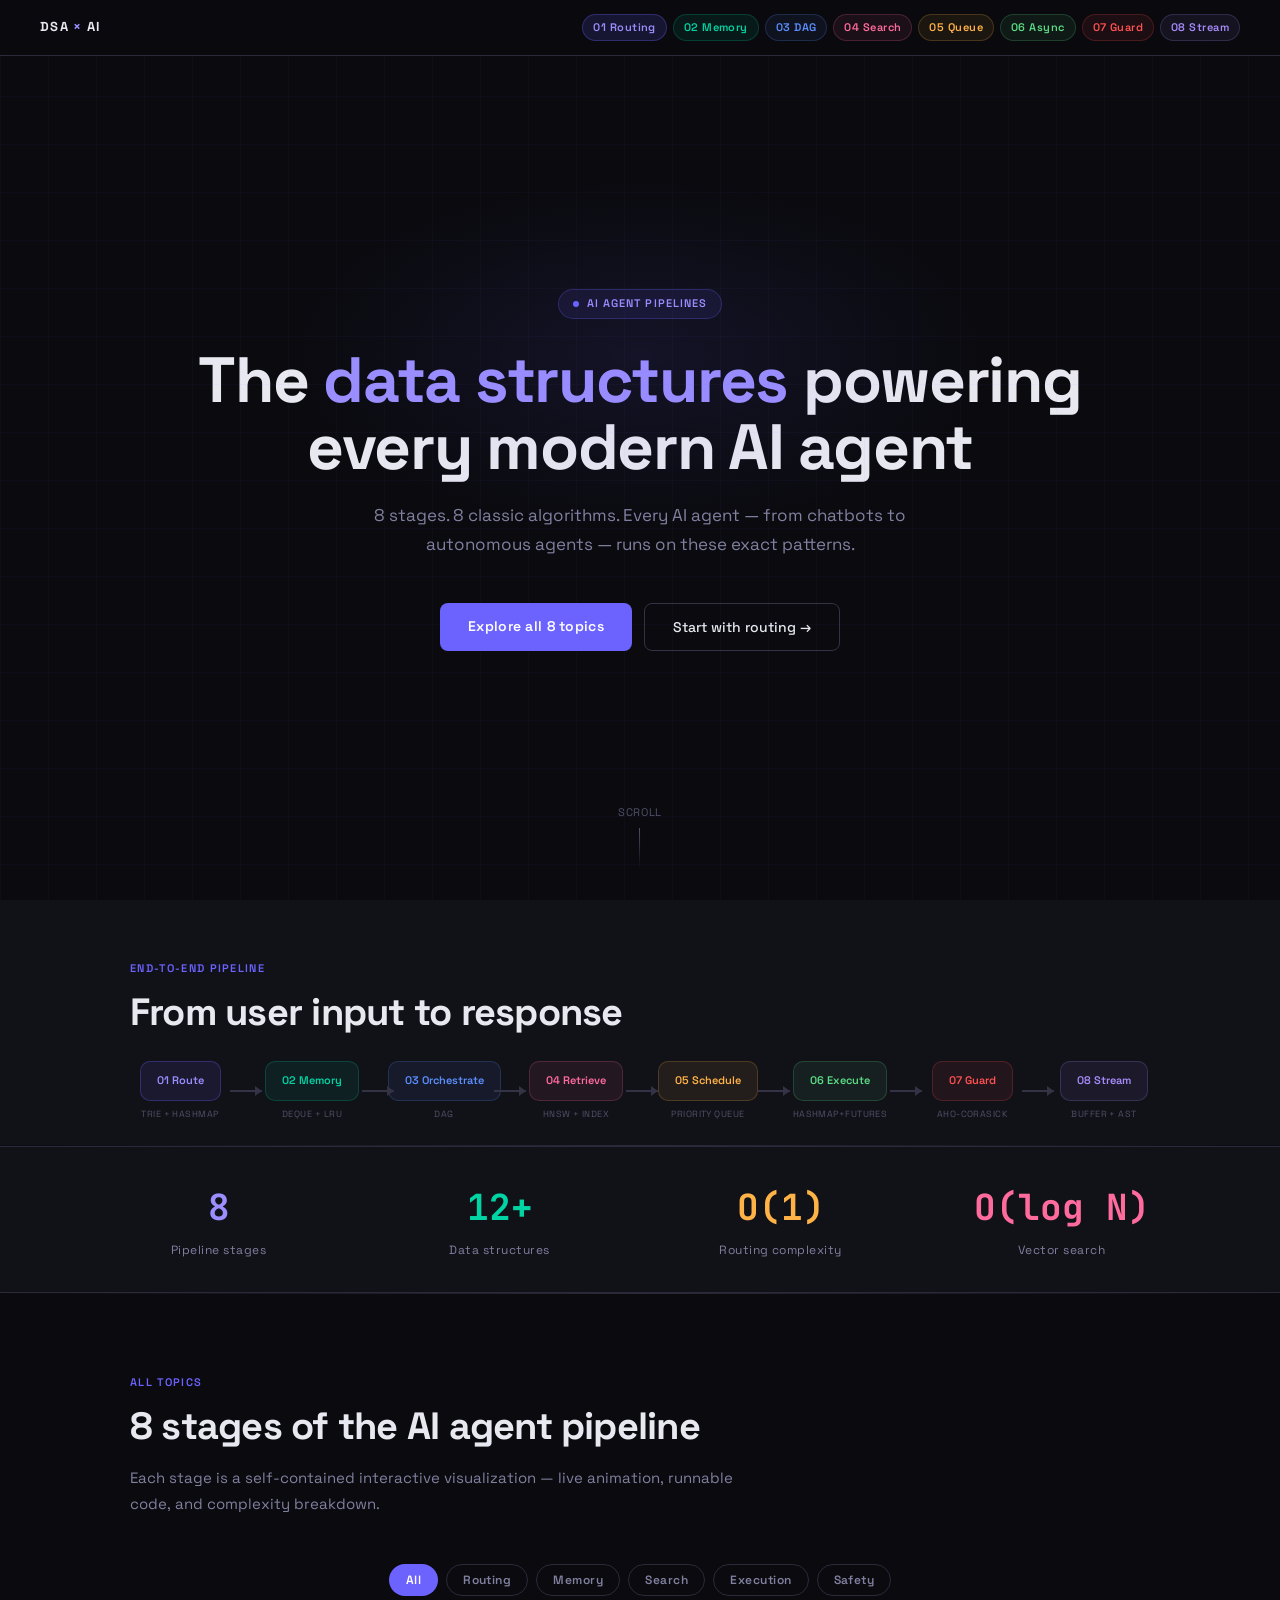
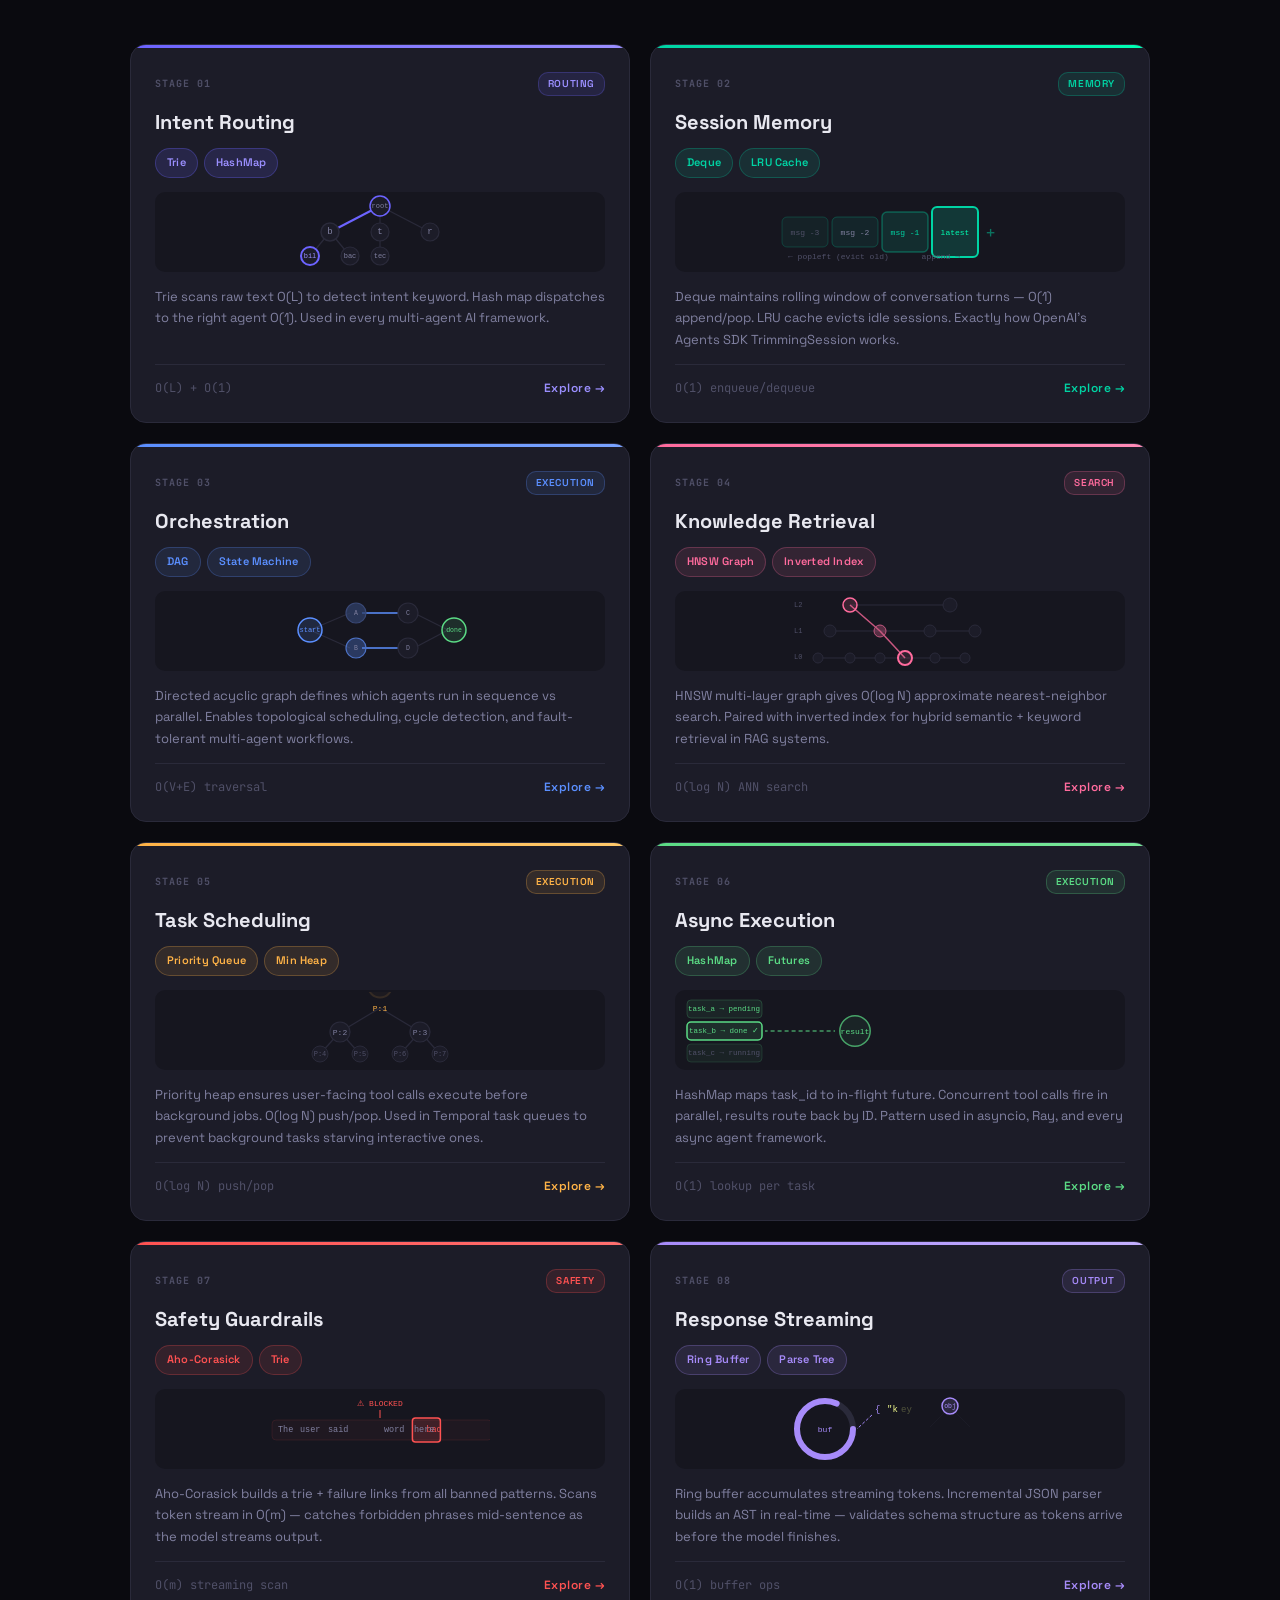
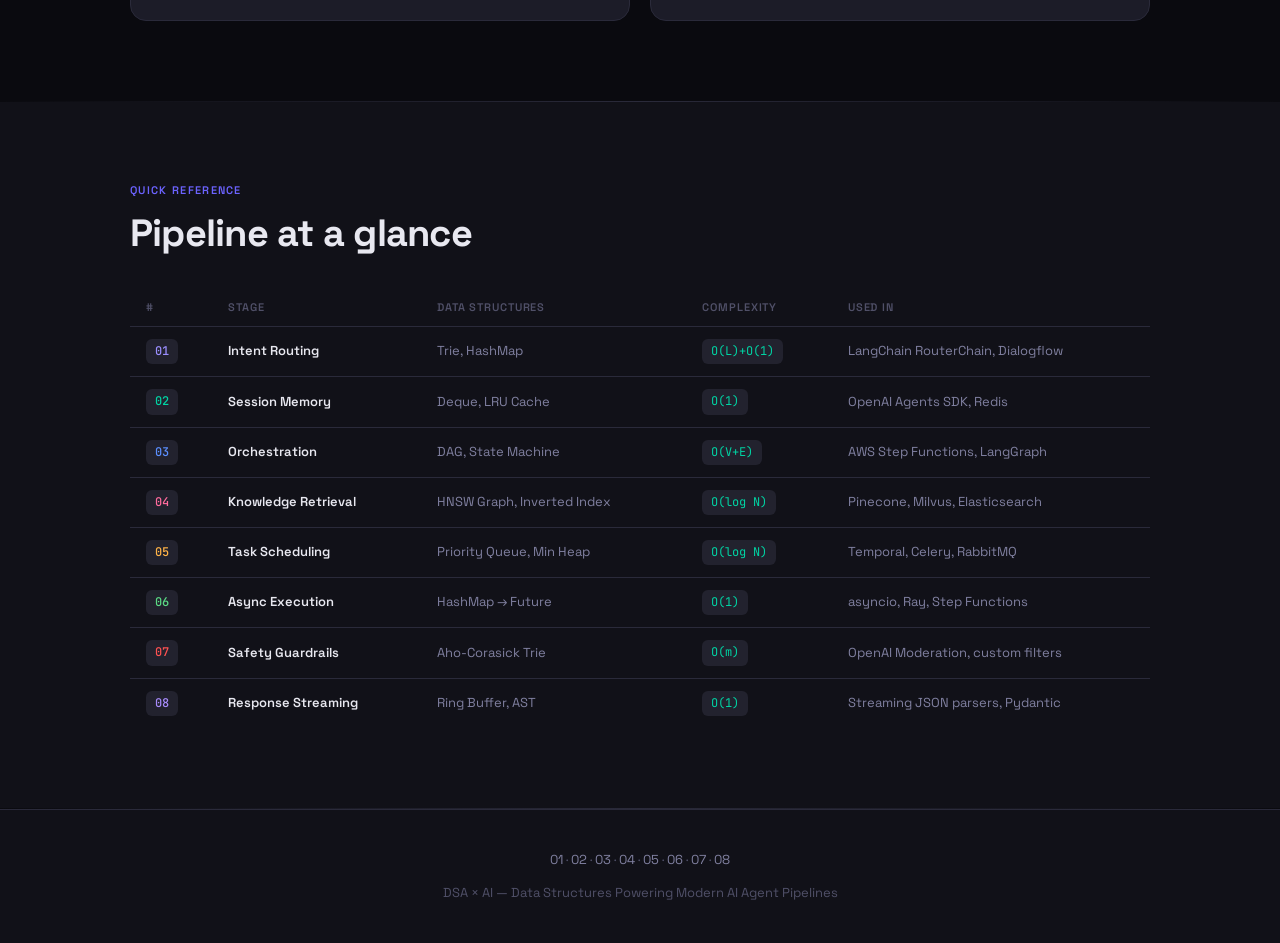
==== index.html @ 9bae3530 "intent routing done" ====
<!DOCTYPE html>
<html lang="en">
<head>
<meta charset="UTF-8"/>
<meta name="viewport" content="width=device-width, initial-scale=1.0"/>
<title>DSA × AI — Data Structures Powering Modern AI Agents</title>
<link href="https://fonts.googleapis.com/css2?family=Space+Grotesk:wght@300;400;500;600;700&family=JetBrains+Mono:wght@300;400;500&display=swap" rel="stylesheet"/>
<link rel="stylesheet" href="./shared.css"/>
<style>
/* HUB-SPECIFIC STYLES */
.hero-cta { display: flex; gap: 12px; flex-wrap: wrap; justify-content: center; }

/* FILTER BAR */
.filter-bar {
  display: flex; gap: 8px; flex-wrap: wrap;
  justify-content: center; margin-bottom: 48px;
}
.filter-chip {
  padding: 7px 16px; border-radius: 20px; font-size: 12px; font-weight: 600;
  cursor: pointer; border: 1px solid var(--border); color: var(--muted);
  background: transparent; font-family: var(--font);
  transition: all .2s; letter-spacing: .04em;
}
.filter-chip:hover { border-color: var(--border2); color: var(--text); }
.filter-chip.active { background: var(--accent); color: #fff; border-color: transparent; }

/* CARD GRID */
.card-grid {
  display: grid;
  grid-template-columns: repeat(2, 1fr);
  gap: 20px;
}
.topic-card {
  background: var(--surface);
  border: 1px solid var(--border);
  border-radius: 16px;
  overflow: hidden;
  transition: border-color .25s, transform .25s;
  display: flex; flex-direction: column;
  text-decoration: none; color: inherit;
  position: relative;
}
.topic-card:hover {
  border-color: var(--border2);
  transform: translateY(-3px);
}
.card-accent-bar { height: 3px; width: 100%; }
.card-body { padding: 24px; flex: 1; display: flex; flex-direction: column; gap: 14px; }
.card-top { display: flex; align-items: center; justify-content: space-between; }
.card-stage {
  font-size: 10px; font-weight: 700; letter-spacing: .1em;
  text-transform: uppercase; color: var(--dim); font-family: var(--mono);
}
.card-category {
  font-size: 10px; font-weight: 600; letter-spacing: .06em;
  text-transform: uppercase; padding: 3px 9px; border-radius: 10px;
  border: 1px solid;
}
.card-title { font-size: 20px; font-weight: 700; line-height: 1.2; }
.card-ds { display: flex; gap: 6px; flex-wrap: wrap; }
.card-desc { font-size: 13px; color: var(--muted); line-height: 1.65; flex: 1; }
.card-meta {
  display: flex; align-items: center; justify-content: space-between;
  padding-top: 14px; border-top: 1px solid var(--border);
}
.card-complexity { font-family: var(--mono); font-size: 12px; color: var(--dim); }
.card-cta {
  font-size: 12px; font-weight: 600; letter-spacing: .04em;
  display: flex; align-items: center; gap: 5px;
}

/* MINI PREVIEW ANIMATIONS */
.card-preview {
  height: 80px; background: var(--bg3);
  border-radius: 10px; overflow: hidden;
  display: flex; align-items: center; justify-content: center;
  position: relative;
}
/* Trie animation */
.preview-trie { gap: 0; }
.ptrie-node {
  width: 28px; height: 28px; border-radius: 50%;
  background: var(--surface2); border: 1px solid var(--border2);
  display: flex; align-items: center; justify-content: center;
  font-family: var(--mono); font-size: 10px; color: var(--muted);
  position: absolute; transition: all .4s;
}
/* Deque animation */
.preview-deque { padding: 0 16px; gap: 4px; }
.pdeque-item {
  height: 36px; border-radius: 6px; font-family: var(--mono);
  font-size: 10px; display: flex; align-items: center; padding: 0 10px;
  white-space: nowrap; border: 1px solid;
  animation: deque-flow 3s ease-in-out infinite;
}
@keyframes deque-flow {
  0%,100% { opacity: .5; }
  50% { opacity: 1; }
}
/* DAG animation */
.preview-dag svg { width: 100%; height: 100%; }
/* Pulse dot */
.pulse-ring {
  position: absolute; border-radius: 50%;
  border: 2px solid; animation: ring-out 2s ease-out infinite;
}
@keyframes ring-out {
  0% { transform: scale(1); opacity: .8; }
  100% { transform: scale(2.5); opacity: 0; }
}
/* Heap animation */
.preview-heap { position: relative; }

/* STATS BAR */
.stats-bar {
  background: var(--bg2); border-top: 1px solid var(--border);
  border-bottom: 1px solid var(--border);
  padding: 32px 40px;
}
.stats-inner {
  max-width: 1100px; margin: 0 auto;
  display: grid; grid-template-columns: repeat(4,1fr); gap: 24px;
}
.stat { text-align: center; }
.stat-num { font-size: 36px; font-weight: 700; font-family: var(--mono); margin-bottom: 4px; }
.stat-label { font-size: 12px; color: var(--muted); letter-spacing: .04em; }

/* PIPELINE STRIP */
.pipeline-strip {
  max-width: 1100px; margin: 0 auto;
  padding: 60px 40px 0;
}
.pipeline-row {
  display: flex; align-items: center; overflow-x: auto;
  gap: 0; padding: 10px 0 24px;
}
.ps-node {
  display: flex; flex-direction: column; align-items: center;
  gap: 6px; min-width: 100px;
}
.ps-box {
  padding: 10px 16px; border-radius: 10px; border: 1px solid;
  font-size: 11px; font-weight: 600; text-align: center; white-space: nowrap;
  transition: all .3s; cursor: default;
}
.ps-label { font-size: 9px; color: var(--dim); letter-spacing: .05em; text-transform: uppercase; }
.ps-arrow { width: 32px; height: 2px; background: var(--border2); position: relative; flex-shrink: 0; }
.ps-arrow::after {
  content: ''; position: absolute; right: 0; top: -4px;
  border-left: 7px solid var(--border2);
  border-top: 5px solid transparent; border-bottom: 5px solid transparent;
}

@media (max-width: 900px) {
  .card-grid { grid-template-columns: 1fr; }
  .stats-inner { grid-template-columns: repeat(2,1fr); }
  .pipeline-row { justify-content: flex-start; }
  .filter-bar { gap: 6px; }
}
@media (max-width: 600px) {
  .stats-inner { grid-template-columns: 1fr 1fr; gap: 16px; }
  .stats-bar { padding: 24px 20px; }
}
</style>
</head>
<body>

<nav>
  <a href="./index.html" class="nav-logo">DSA <span>×</span> AI</a>
  <div class="nav-stages">
    <a href="./intent-routing/" class="nav-stage" style="background:rgba(108,99,255,.15);color:#9B8FFF;border-color:rgba(108,99,255,.3)">01 Routing</a>
    <a href="./session-memory/" class="nav-stage" style="background:rgba(0,212,164,.08);color:#00D4A4;border-color:rgba(0,212,164,.2)">02 Memory</a>
    <a href="./orchestration/" class="nav-stage" style="background:rgba(91,143,255,.08);color:#5B8FFF;border-color:rgba(91,143,255,.2)">03 DAG</a>
    <a href="./retrieval/" class="nav-stage" style="background:rgba(255,107,157,.08);color:#FF6B9D;border-color:rgba(255,107,157,.2)">04 Search</a>
    <a href="./scheduling/" class="nav-stage" style="background:rgba(255,179,71,.08);color:#FFB347;border-color:rgba(255,179,71,.2)">05 Queue</a>
    <a href="./async-tracking/" class="nav-stage" style="background:rgba(91,219,133,.08);color:#5BDB85;border-color:rgba(91,219,133,.2)">06 Async</a>
    <a href="./guardrails/" class="nav-stage" style="background:rgba(255,82,82,.08);color:#FF5252;border-color:rgba(255,82,82,.2)">07 Guard</a>
    <a href="./streaming/" class="nav-stage" style="background:rgba(167,139,250,.08);color:#A78BFA;border-color:rgba(167,139,250,.2)">08 Stream</a>
  </div>
</nav>

<!-- HERO -->
<div class="hero">
  <div class="hero-grid"></div>
  <div class="hero-glow"></div>
  <div class="eyebrow"><span class="eyebrow-dot"></span>AI Agent Pipelines</div>
  <h1>The <em style="color:#9B8FFF">data structures</em> powering<br/>every modern AI agent</h1>
  <p class="hero-sub">8 stages. 8 classic algorithms. Every AI agent — from chatbots to autonomous agents — runs on these exact patterns.</p>
  <div class="hero-cta">
    <a href="#topics" class="btn-primary">Explore all 8 topics</a>
    <a href="./intent-routing/" class="btn-secondary">Start with routing →</a>
  </div>
  <div class="scroll-hint"><span>SCROLL</span><div class="scroll-line"></div></div>
</div>

<!-- PIPELINE STRIP -->
<div class="full-bg">
  <div class="pipeline-strip">
    <div class="section-label">End-to-end pipeline</div>
    <div class="section-title">From user input to response</div>
    <div class="pipeline-row">
      <div class="ps-node">
        <div class="ps-box" style="background:rgba(108,99,255,.1);border-color:rgba(108,99,255,.3);color:#9B8FFF">01 Route</div>
        <div class="ps-label">Trie + HashMap</div>
      </div>
      <div class="ps-arrow"></div>
      <div class="ps-node">
        <div class="ps-box" style="background:rgba(0,212,164,.08);border-color:rgba(0,212,164,.2);color:#00D4A4">02 Memory</div>
        <div class="ps-label">Deque + LRU</div>
      </div>
      <div class="ps-arrow"></div>
      <div class="ps-node">
        <div class="ps-box" style="background:rgba(91,143,255,.08);border-color:rgba(91,143,255,.2);color:#5B8FFF">03 Orchestrate</div>
        <div class="ps-label">DAG</div>
      </div>
      <div class="ps-arrow"></div>
      <div class="ps-node">
        <div class="ps-box" style="background:rgba(255,107,157,.08);border-color:rgba(255,107,157,.2);color:#FF6B9D">04 Retrieve</div>
        <div class="ps-label">HNSW + Index</div>
      </div>
      <div class="ps-arrow"></div>
      <div class="ps-node">
        <div class="ps-box" style="background:rgba(255,179,71,.08);border-color:rgba(255,179,71,.2);color:#FFB347">05 Schedule</div>
        <div class="ps-label">Priority Queue</div>
      </div>
      <div class="ps-arrow"></div>
      <div class="ps-node">
        <div class="ps-box" style="background:rgba(91,219,133,.08);border-color:rgba(91,219,133,.2);color:#5BDB85">06 Execute</div>
        <div class="ps-label">HashMap+Futures</div>
      </div>
      <div class="ps-arrow"></div>
      <div class="ps-node">
        <div class="ps-box" style="background:rgba(255,82,82,.08);border-color:rgba(255,82,82,.2);color:#FF5252">07 Guard</div>
        <div class="ps-label">Aho-Corasick</div>
      </div>
      <div class="ps-arrow"></div>
      <div class="ps-node">
        <div class="ps-box" style="background:rgba(167,139,250,.08);border-color:rgba(167,139,250,.2);color:#A78BFA">08 Stream</div>
        <div class="ps-label">Buffer + AST</div>
      </div>
    </div>
  </div>
</div>

<div class="divider"></div>

<!-- STATS -->
<div class="stats-bar">
  <div class="stats-inner">
    <div class="stat">
      <div class="stat-num" style="color:#9B8FFF">8</div>
      <div class="stat-label">Pipeline stages</div>
    </div>
    <div class="stat">
      <div class="stat-num" style="color:#00D4A4">12+</div>
      <div class="stat-label">Data structures</div>
    </div>
    <div class="stat">
      <div class="stat-num" style="color:#FFB347">O(1)</div>
      <div class="stat-label">Routing complexity</div>
    </div>
    <div class="stat">
      <div class="stat-num" style="color:#FF6B9D">O(log N)</div>
      <div class="stat-label">Vector search</div>
    </div>
  </div>
</div>

<div class="divider"></div>

<!-- TOPICS GRID -->
<section id="topics" style="max-width:1100px">
  <div class="section-label">All topics</div>
  <div class="section-title">8 stages of the AI agent pipeline</div>
  <p class="section-sub">Each stage is a self-contained interactive visualization — live animation, runnable code, and complexity breakdown.</p>

  <div class="filter-bar">
    <button class="filter-chip active" onclick="filterCards('all',this)">All</button>
    <button class="filter-chip" onclick="filterCards('routing',this)">Routing</button>
    <button class="filter-chip" onclick="filterCards('memory',this)">Memory</button>
    <button class="filter-chip" onclick="filterCards('search',this)">Search</button>
    <button class="filter-chip" onclick="filterCards('execution',this)">Execution</button>
    <button class="filter-chip" onclick="filterCards('safety',this)">Safety</button>
  </div>

  <div class="card-grid" id="card-grid">

    <!-- 01 Intent Routing -->
    <a href="./intent-routing/" class="topic-card" data-cat="routing">
      <div class="card-accent-bar" style="background:linear-gradient(90deg,#6C63FF,#9B8FFF)"></div>
      <div class="card-body">
        <div class="card-top">
          <span class="card-stage">Stage 01</span>
          <span class="card-category" style="background:rgba(108,99,255,.12);color:#9B8FFF;border-color:rgba(108,99,255,.25)">Routing</span>
        </div>
        <div class="card-title">Intent Routing</div>
        <div class="card-ds">
          <span class="chip chip-purple" style="cursor:default">Trie</span>
          <span class="chip chip-purple" style="cursor:default">HashMap</span>
        </div>
        <!-- Mini trie preview -->
        <div class="card-preview">
          <svg viewBox="0 0 200 75" width="200" height="75">
            <line x1="100" y1="12" x2="50" y2="38" stroke="#2A2A3A" stroke-width="1.2"/>
            <line x1="100" y1="12" x2="100" y2="38" stroke="#2A2A3A" stroke-width="1.2"/>
            <line x1="100" y1="12" x2="150" y2="38" stroke="#2A2A3A" stroke-width="1.2"/>
            <line x1="50" y1="38" x2="30" y2="62" stroke="#2A2A3A" stroke-width="1.2"/>
            <line x1="50" y1="38" x2="70" y2="62" stroke="#2A2A3A" stroke-width="1.2"/>
            <line x1="100" y1="38" x2="100" y2="62" stroke="#2A2A3A" stroke-width="1.2"/>
            <line id="hl-e" x1="100" y1="12" x2="50" y2="38" stroke="#6C63FF" stroke-width="2" opacity="0">
              <animate attributeName="opacity" values="0;1;1;0" dur="3s" repeatCount="indefinite" begin="0s"/>
            </line>
            <circle id="hl-n1" cx="100" cy="12" r="10" fill="#1C1C28" stroke="#6C63FF" stroke-width="1.5">
              <animate attributeName="stroke" values="#2A2A3A;#6C63FF;#6C63FF;#2A2A3A" dur="3s" repeatCount="indefinite"/>
            </circle>
            <text x="100" y="12" text-anchor="middle" dominant-baseline="central" font-size="7" fill="#8080A0" font-family="monospace">root</text>
            <circle cx="50" cy="38" r="9" fill="#1C1C28" stroke="#6C63FF" stroke-width="1.5">
              <animate attributeName="stroke" values="#2A2A3A;#2A2A3A;#6C63FF;#2A2A3A" dur="3s" repeatCount="indefinite" begin="0.8s"/>
            </circle>
            <text x="50" y="38" text-anchor="middle" dominant-baseline="central" font-size="9" fill="#8080A0" font-family="monospace">b</text>
            <circle cx="100" cy="38" r="9" fill="#1C1C28" stroke="#2A2A3A" stroke-width="1.2"/>
            <text x="100" y="38" text-anchor="middle" dominant-baseline="central" font-size="9" fill="#8080A0" font-family="monospace">t</text>
            <circle cx="150" cy="38" r="9" fill="#1C1C28" stroke="#2A2A3A" stroke-width="1.2"/>
            <text x="150" y="38" text-anchor="middle" dominant-baseline="central" font-size="9" fill="#8080A0" font-family="monospace">r</text>
            <circle cx="30" cy="62" r="9" fill="#2D1F5E" stroke="#6C63FF" stroke-width="2">
              <animate attributeName="fill" values="#1C1C28;#1C1C28;#2D1F5E;#1C1C28" dur="3s" repeatCount="indefinite" begin="1.6s"/>
            </circle>
            <text x="30" y="62" text-anchor="middle" dominant-baseline="central" font-size="7" fill="#9B8FFF" font-family="monospace">bil</text>
            <circle cx="70" cy="62" r="9" fill="#1C1C28" stroke="#2A2A3A" stroke-width="1.2"/>
            <text x="70" y="62" text-anchor="middle" dominant-baseline="central" font-size="7" fill="#8080A0" font-family="monospace">bac</text>
            <circle cx="100" cy="62" r="9" fill="#1C1C28" stroke="#2A2A3A" stroke-width="1.2"/>
            <text x="100" y="62" text-anchor="middle" dominant-baseline="central" font-size="7" fill="#8080A0" font-family="monospace">tec</text>
          </svg>
        </div>
        <p class="card-desc">Trie scans raw text O(L) to detect intent keyword. Hash map dispatches to the right agent O(1). Used in every multi-agent AI framework.</p>
        <div class="card-meta">
          <span class="card-complexity">O(L) + O(1)</span>
          <span class="card-cta" style="color:#9B8FFF">Explore → </span>
        </div>
      </div>
    </a>

    <!-- 02 Session Memory -->
    <a href="./session-memory/" class="topic-card" data-cat="memory">
      <div class="card-accent-bar" style="background:linear-gradient(90deg,#00D4A4,#00FFB3)"></div>
      <div class="card-body">
        <div class="card-top">
          <span class="card-stage">Stage 02</span>
          <span class="card-category" style="background:rgba(0,212,164,.1);color:#00D4A4;border-color:rgba(0,212,164,.25)">Memory</span>
        </div>
        <div class="card-title">Session Memory</div>
        <div class="card-ds">
          <span class="chip chip-teal" style="cursor:default">Deque</span>
          <span class="chip chip-teal" style="cursor:default">LRU Cache</span>
        </div>
        <!-- Deque preview -->
        <div class="card-preview" style="padding:0 12px;">
          <svg viewBox="0 0 240 70" width="240" height="70">
            <rect x="2" y="20" width="46" height="30" rx="5" fill="rgba(0,212,164,0.06)" stroke="rgba(0,212,164,0.2)" stroke-width="1"/>
            <text x="25" y="35" text-anchor="middle" dominant-baseline="central" font-size="8" fill="#505068" font-family="monospace">msg -3</text>
            <rect x="52" y="20" width="46" height="30" rx="5" fill="rgba(0,212,164,0.08)" stroke="rgba(0,212,164,0.25)" stroke-width="1"/>
            <text x="75" y="35" text-anchor="middle" dominant-baseline="central" font-size="8" fill="#8080A0" font-family="monospace">msg -2</text>
            <rect x="102" y="15" width="46" height="40" rx="5" fill="rgba(0,212,164,0.12)" stroke="rgba(0,212,164,0.35)" stroke-width="1.5"/>
            <text x="125" y="35" text-anchor="middle" dominant-baseline="central" font-size="8" fill="#00D4A4" font-family="monospace">msg -1</text>
            <rect x="152" y="10" width="46" height="50" rx="5" fill="rgba(0,212,164,0.18)" stroke="#00D4A4" stroke-width="2"/>
            <text x="175" y="35" text-anchor="middle" dominant-baseline="central" font-size="8" fill="#00FFB3" font-family="monospace">latest</text>
            <text x="210" y="35" text-anchor="middle" dominant-baseline="central" font-size="18" fill="rgba(0,212,164,0.5)">+</text>
            <text x="8" y="62" font-size="8" fill="#505068" font-family="monospace">← popleft (evict old)</text>
            <text x="180" y="62" text-anchor="end" font-size="8" fill="#505068" font-family="monospace">append →</text>
          </svg>
        </div>
        <p class="card-desc">Deque maintains rolling window of conversation turns — O(1) append/pop. LRU cache evicts idle sessions. Exactly how OpenAI's Agents SDK TrimmingSession works.</p>
        <div class="card-meta">
          <span class="card-complexity">O(1) enqueue/dequeue</span>
          <span class="card-cta" style="color:#00D4A4">Explore → </span>
        </div>
      </div>
    </a>

    <!-- 03 Orchestration -->
    <a href="./orchestration/" class="topic-card" data-cat="execution">
      <div class="card-accent-bar" style="background:linear-gradient(90deg,#5B8FFF,#7AA3FF)"></div>
      <div class="card-body">
        <div class="card-top">
          <span class="card-stage">Stage 03</span>
          <span class="card-category" style="background:rgba(91,143,255,.1);color:#5B8FFF;border-color:rgba(91,143,255,.25)">Execution</span>
        </div>
        <div class="card-title">Orchestration</div>
        <div class="card-ds">
          <span class="chip chip-blue" style="cursor:default">DAG</span>
          <span class="chip chip-blue" style="cursor:default">State Machine</span>
        </div>
        <!-- DAG preview -->
        <div class="card-preview">
          <svg viewBox="0 0 220 75" width="220" height="75">
            <line x1="40" y1="37" x2="80" y2="20" stroke="#2A2A3A" stroke-width="1.2"/>
            <line x1="40" y1="37" x2="80" y2="55" stroke="#2A2A3A" stroke-width="1.2"/>
            <line x1="92" y1="20" x2="132" y2="20" stroke="#5B8FFF" stroke-width="1.5">
              <animate attributeName="stroke-dashoffset" from="40" to="0" dur="1.5s" repeatCount="indefinite"/>
            </line>
            <line x1="92" y1="55" x2="132" y2="55" stroke="#5B8FFF" stroke-width="1.5">
              <animate attributeName="stroke-dashoffset" from="40" to="0" dur="1.5s" repeatCount="indefinite" begin="0.4s"/>
            </line>
            <line x1="144" y1="20" x2="178" y2="37" stroke="#2A2A3A" stroke-width="1.2"/>
            <line x1="144" y1="55" x2="178" y2="37" stroke="#2A2A3A" stroke-width="1.2"/>
            <circle cx="40" cy="37" r="12" fill="rgba(91,143,255,0.15)" stroke="#5B8FFF" stroke-width="1.5"/>
            <text x="40" y="37" text-anchor="middle" dominant-baseline="central" font-size="7" fill="#5B8FFF" font-family="monospace">start</text>
            <circle cx="86" cy="20" r="10" fill="#1C1C28" stroke="#2A2A3A" stroke-width="1.2">
              <animate attributeName="fill" values="#1C1C28;rgba(91,143,255,0.15);#1C1C28" dur="2s" repeatCount="indefinite"/>
              <animate attributeName="stroke" values="#2A2A3A;#5B8FFF;#2A2A3A" dur="2s" repeatCount="indefinite"/>
            </circle>
            <text x="86" y="20" text-anchor="middle" dominant-baseline="central" font-size="6.5" fill="#8080A0" font-family="monospace">A</text>
            <circle cx="86" cy="55" r="10" fill="#1C1C28" stroke="#2A2A3A" stroke-width="1.2">
              <animate attributeName="fill" values="#1C1C28;rgba(91,143,255,0.15);#1C1C28" dur="2s" repeatCount="indefinite" begin="0.4s"/>
              <animate attributeName="stroke" values="#2A2A3A;#5B8FFF;#2A2A3A" dur="2s" repeatCount="indefinite" begin="0.4s"/>
            </circle>
            <text x="86" y="55" text-anchor="middle" dominant-baseline="central" font-size="6.5" fill="#8080A0" font-family="monospace">B</text>
            <circle cx="138" cy="20" r="10" fill="#1C1C28" stroke="#2A2A3A" stroke-width="1.2"/>
            <text x="138" y="20" text-anchor="middle" dominant-baseline="central" font-size="6.5" fill="#8080A0" font-family="monospace">C</text>
            <circle cx="138" cy="55" r="10" fill="#1C1C28" stroke="#2A2A3A" stroke-width="1.2"/>
            <text x="138" y="55" text-anchor="middle" dominant-baseline="central" font-size="6.5" fill="#8080A0" font-family="monospace">D</text>
            <circle cx="184" cy="37" r="12" fill="rgba(91,219,133,0.12)" stroke="#5BDB85" stroke-width="1.5"/>
            <text x="184" y="37" text-anchor="middle" dominant-baseline="central" font-size="6.5" fill="#5BDB85" font-family="monospace">done</text>
          </svg>
        </div>
        <p class="card-desc">Directed acyclic graph defines which agents run in sequence vs parallel. Enables topological scheduling, cycle detection, and fault-tolerant multi-agent workflows.</p>
        <div class="card-meta">
          <span class="card-complexity">O(V+E) traversal</span>
          <span class="card-cta" style="color:#5B8FFF">Explore → </span>
        </div>
      </div>
    </a>

    <!-- 04 Knowledge Retrieval -->
    <a href="./retrieval/" class="topic-card" data-cat="search">
      <div class="card-accent-bar" style="background:linear-gradient(90deg,#FF6B9D,#FF8CB8)"></div>
      <div class="card-body">
        <div class="card-top">
          <span class="card-stage">Stage 04</span>
          <span class="card-category" style="background:rgba(255,107,157,.1);color:#FF6B9D;border-color:rgba(255,107,157,.25)">Search</span>
        </div>
        <div class="card-title">Knowledge Retrieval</div>
        <div class="card-ds">
          <span class="chip chip-pink" style="cursor:default">HNSW Graph</span>
          <span class="chip chip-pink" style="cursor:default">Inverted Index</span>
        </div>
        <!-- HNSW preview -->
        <div class="card-preview">
          <svg viewBox="0 0 220 75" width="220" height="75">
            <!-- Layer labels -->
            <text x="4" y="14" font-size="7" fill="#505068" font-family="monospace">L2</text>
            <text x="4" y="40" font-size="7" fill="#505068" font-family="monospace">L1</text>
            <text x="4" y="66" font-size="7" fill="#505068" font-family="monospace">L0</text>
            <!-- L2 connections -->
            <line x1="60" y1="12" x2="160" y2="12" stroke="#2A2A3A" stroke-width="1"/>
            <!-- L1 connections -->
            <line x1="40" y1="38" x2="90" y2="38" stroke="#2A2A3A" stroke-width="1"/>
            <line x1="90" y1="38" x2="140" y2="38" stroke="#2A2A3A" stroke-width="1"/>
            <line x1="140" y1="38" x2="185" y2="38" stroke="#2A2A3A" stroke-width="1"/>
            <!-- L0 connections -->
            <line x1="28" y1="65" x2="60" y2="65" stroke="#2A2A3A" stroke-width="1"/>
            <line x1="60" y1="65" x2="90" y2="65" stroke="#2A2A3A" stroke-width="1"/>
            <line x1="90" y1="65" x2="115" y2="65" stroke="#2A2A3A" stroke-width="1"/>
            <line x1="115" y1="65" x2="145" y2="65" stroke="#2A2A3A" stroke-width="1"/>
            <line x1="145" y1="65" x2="175" y2="65" stroke="#2A2A3A" stroke-width="1"/>
            <!-- Animated query path -->
            <line x1="60" y1="12" x2="90" y2="38" stroke="#FF6B9D" stroke-width="1.5" opacity="0.6">
              <animate attributeName="opacity" values="0;0.8;0.8;0" dur="2.5s" repeatCount="indefinite"/>
            </line>
            <line x1="90" y1="38" x2="115" y2="65" stroke="#FF6B9D" stroke-width="1.5" opacity="0.6">
              <animate attributeName="opacity" values="0;0;0.8;0" dur="2.5s" repeatCount="indefinite"/>
            </line>
            <!-- Nodes L2 -->
            <circle cx="60" cy="12" r="7" fill="rgba(255,107,157,0.15)" stroke="#FF6B9D" stroke-width="1.5"/>
            <circle cx="160" cy="12" r="7" fill="#1C1C28" stroke="#2A2A3A" stroke-width="1"/>
            <!-- Nodes L1 -->
            <circle cx="40" cy="38" r="6" fill="#1C1C28" stroke="#2A2A3A" stroke-width="1"/>
            <circle cx="90" cy="38" r="6" fill="#1C1C28" stroke="#2A2A3A" stroke-width="1">
              <animate attributeName="fill" values="#1C1C28;rgba(255,107,157,0.15);#1C1C28" dur="2.5s" repeatCount="indefinite" begin="0.8s"/>
              <animate attributeName="stroke" values="#2A2A3A;#FF6B9D;#2A2A3A" dur="2.5s" repeatCount="indefinite" begin="0.8s"/>
            </circle>
            <circle cx="140" cy="38" r="6" fill="#1C1C28" stroke="#2A2A3A" stroke-width="1"/>
            <circle cx="185" cy="38" r="6" fill="#1C1C28" stroke="#2A2A3A" stroke-width="1"/>
            <!-- Nodes L0 -->
            <circle cx="28" cy="65" r="5" fill="#1C1C28" stroke="#2A2A3A" stroke-width="1"/>
            <circle cx="60" cy="65" r="5" fill="#1C1C28" stroke="#2A2A3A" stroke-width="1"/>
            <circle cx="90" cy="65" r="5" fill="#1C1C28" stroke="#2A2A3A" stroke-width="1"/>
            <circle cx="115" cy="65" r="7" fill="rgba(255,107,157,0.2)" stroke="#FF6B9D" stroke-width="2">
              <animate attributeName="fill" values="rgba(255,107,157,0.05);rgba(255,107,157,0.25);rgba(255,107,157,0.05)" dur="2s" repeatCount="indefinite"/>
            </circle>
            <circle cx="145" cy="65" r="5" fill="#1C1C28" stroke="#2A2A3A" stroke-width="1"/>
            <circle cx="175" cy="65" r="5" fill="#1C1C28" stroke="#2A2A3A" stroke-width="1"/>
          </svg>
        </div>
        <p class="card-desc">HNSW multi-layer graph gives O(log N) approximate nearest-neighbor search. Paired with inverted index for hybrid semantic + keyword retrieval in RAG systems.</p>
        <div class="card-meta">
          <span class="card-complexity">O(log N) ANN search</span>
          <span class="card-cta" style="color:#FF6B9D">Explore → </span>
        </div>
      </div>
    </a>

    <!-- 05 Task Scheduling -->
    <a href="./scheduling/" class="topic-card" data-cat="execution">
      <div class="card-accent-bar" style="background:linear-gradient(90deg,#FFB347,#FFC96B)"></div>
      <div class="card-body">
        <div class="card-top">
          <span class="card-stage">Stage 05</span>
          <span class="card-category" style="background:rgba(255,179,71,.1);color:#FFB347;border-color:rgba(255,179,71,.25)">Execution</span>
        </div>
        <div class="card-title">Task Scheduling</div>
        <div class="card-ds">
          <span class="chip chip-amber" style="cursor:default">Priority Queue</span>
          <span class="chip chip-amber" style="cursor:default">Min Heap</span>
        </div>
        <!-- Heap preview -->
        <div class="card-preview">
          <svg viewBox="0 0 200 75" width="200" height="75">
            <!-- Heap tree -->
            <line x1="100" y1="16" x2="60" y2="40" stroke="#2A2A3A" stroke-width="1.2"/>
            <line x1="100" y1="16" x2="140" y2="40" stroke="#2A2A3A" stroke-width="1.2"/>
            <line x1="60" y1="40" x2="40" y2="62" stroke="#2A2A3A" stroke-width="1.2"/>
            <line x1="60" y1="40" x2="80" y2="62" stroke="#2A2A3A" stroke-width="1.2"/>
            <line x1="140" y1="40" x2="120" y2="62" stroke="#2A2A3A" stroke-width="1.2"/>
            <line x1="140" y1="40" x2="160" y2="62" stroke="#2A2A3A" stroke-width="1.2"/>
            <!-- Root pops out -->
            <circle cx="100" cy="16" r="12" fill="rgba(255,179,71,0.2)" stroke="#FFB347" stroke-width="2">
              <animate attributeName="cy" values="16;-10;16" dur="3s" repeatCount="indefinite"/>
              <animate attributeName="opacity" values="1;0;1" dur="3s" repeatCount="indefinite"/>
            </circle>
            <text x="100" y="16" text-anchor="middle" dominant-baseline="central" font-size="8" fill="#FFB347" font-family="monospace">P:1</text>
            <circle cx="60" cy="40" r="10" fill="#1C1C28" stroke="#2A2A3A" stroke-width="1.2"/>
            <text x="60" y="40" text-anchor="middle" dominant-baseline="central" font-size="8" fill="#8080A0" font-family="monospace">P:2</text>
            <circle cx="140" cy="40" r="10" fill="#1C1C28" stroke="#2A2A3A" stroke-width="1.2"/>
            <text x="140" y="40" text-anchor="middle" dominant-baseline="central" font-size="8" fill="#8080A0" font-family="monospace">P:3</text>
            <circle cx="40" cy="62" r="8" fill="#1C1C28" stroke="#2A2A3A" stroke-width="1"/>
            <text x="40" y="62" text-anchor="middle" dominant-baseline="central" font-size="7" fill="#505068" font-family="monospace">P:4</text>
            <circle cx="80" cy="62" r="8" fill="#1C1C28" stroke="#2A2A3A" stroke-width="1"/>
            <text x="80" y="62" text-anchor="middle" dominant-baseline="central" font-size="7" fill="#505068" font-family="monospace">P:5</text>
            <circle cx="120" cy="62" r="8" fill="#1C1C28" stroke="#2A2A3A" stroke-width="1"/>
            <text x="120" y="62" text-anchor="middle" dominant-baseline="central" font-size="7" fill="#505068" font-family="monospace">P:6</text>
            <circle cx="160" cy="62" r="8" fill="#1C1C28" stroke="#2A2A3A" stroke-width="1"/>
            <text x="160" y="62" text-anchor="middle" dominant-baseline="central" font-size="7" fill="#505068" font-family="monospace">P:7</text>
          </svg>
        </div>
        <p class="card-desc">Priority heap ensures user-facing tool calls execute before background jobs. O(log N) push/pop. Used in Temporal task queues to prevent background tasks starving interactive ones.</p>
        <div class="card-meta">
          <span class="card-complexity">O(log N) push/pop</span>
          <span class="card-cta" style="color:#FFB347">Explore → </span>
        </div>
      </div>
    </a>

    <!-- 06 Async Tracking -->
    <a href="./async-tracking/" class="topic-card" data-cat="execution">
      <div class="card-accent-bar" style="background:linear-gradient(90deg,#5BDB85,#7AE89B)"></div>
      <div class="card-body">
        <div class="card-top">
          <span class="card-stage">Stage 06</span>
          <span class="card-category" style="background:rgba(91,219,133,.1);color:#5BDB85;border-color:rgba(91,219,133,.25)">Execution</span>
        </div>
        <div class="card-title">Async Execution</div>
        <div class="card-ds">
          <span class="chip chip-green" style="cursor:default">HashMap</span>
          <span class="chip chip-green" style="cursor:default">Futures</span>
        </div>
        <!-- Async preview -->
        <div class="card-preview" style="padding:0 10px;gap:4px;flex-direction:column;align-items:flex-start;justify-content:center;">
          <svg viewBox="0 0 230 70" width="230" height="70">
            <rect x="2" y="5" width="75" height="18" rx="4" fill="rgba(91,219,133,0.08)" stroke="rgba(91,219,133,0.2)" stroke-width="1"/>
            <text x="39" y="14" text-anchor="middle" dominant-baseline="central" font-size="7.5" fill="#5BDB85" font-family="monospace">task_a → pending</text>
            <rect x="2" y="27" width="75" height="18" rx="4" fill="rgba(91,219,133,0.12)" stroke="#5BDB85" stroke-width="1.5"/>
            <text x="39" y="36" text-anchor="middle" dominant-baseline="central" font-size="7.5" fill="#5BDB85" font-family="monospace">task_b → done ✓</text>
            <rect x="2" y="49" width="75" height="18" rx="4" fill="rgba(91,219,133,0.06)" stroke="rgba(91,219,133,0.15)" stroke-width="1"/>
            <text x="39" y="58" text-anchor="middle" dominant-baseline="central" font-size="7.5" fill="#505068" font-family="monospace">task_c → running</text>
            <!-- Animated result arriving -->
            <circle cx="170" cy="36" r="18" fill="rgba(91,219,133,0.1)" stroke="#5BDB85" stroke-width="1.5">
              <animate attributeName="r" values="14;18;14" dur="2s" repeatCount="indefinite"/>
              <animate attributeName="opacity" values="0.6;1;0.6" dur="2s" repeatCount="indefinite"/>
            </circle>
            <text x="170" y="36" text-anchor="middle" dominant-baseline="central" font-size="8" fill="#5BDB85" font-family="monospace">result</text>
            <line x1="80" y1="36" x2="150" y2="36" stroke="#5BDB85" stroke-width="1" stroke-dasharray="4,3">
              <animate attributeName="stroke-dashoffset" from="28" to="0" dur="1s" repeatCount="indefinite"/>
            </line>
          </svg>
        </div>
        <p class="card-desc">HashMap maps task_id to in-flight future. Concurrent tool calls fire in parallel, results route back by ID. Pattern used in asyncio, Ray, and every async agent framework.</p>
        <div class="card-meta">
          <span class="card-complexity">O(1) lookup per task</span>
          <span class="card-cta" style="color:#5BDB85">Explore → </span>
        </div>
      </div>
    </a>

    <!-- 07 Safety / Guardrails -->
    <a href="./guardrails/" class="topic-card" data-cat="safety">
      <div class="card-accent-bar" style="background:linear-gradient(90deg,#FF5252,#FF7070)"></div>
      <div class="card-body">
        <div class="card-top">
          <span class="card-stage">Stage 07</span>
          <span class="card-category" style="background:rgba(255,82,82,.1);color:#FF5252;border-color:rgba(255,82,82,.25)">Safety</span>
        </div>
        <div class="card-title">Safety Guardrails</div>
        <div class="card-ds">
          <span class="chip chip-red" style="cursor:default">Aho-Corasick</span>
          <span class="chip chip-red" style="cursor:default">Trie</span>
        </div>
        <!-- Aho-Corasick preview -->
        <div class="card-preview">
          <svg viewBox="0 0 220 75" width="220" height="75">
            <!-- Token stream -->
            <rect x="2" y="28" width="220" height="20" rx="4" fill="rgba(255,82,82,0.04)" stroke="rgba(255,82,82,0.1)" stroke-width="1"/>
            <text x="8" y="38" dominant-baseline="central" font-size="8.5" fill="#8080A0" font-family="monospace">The</text>
            <text x="30" y="38" dominant-baseline="central" font-size="8.5" fill="#8080A0" font-family="monospace">user</text>
            <text x="58" y="38" dominant-baseline="central" font-size="8.5" fill="#8080A0" font-family="monospace">said</text>
            <!-- Scanning cursor -->
            <rect x="84" y="26" width="28" height="24" rx="3" fill="rgba(255,82,82,0.15)" stroke="#FF5252" stroke-width="1.5">
              <animate attributeName="x" values="84;110;136;160;84" dur="3s" repeatCount="indefinite"/>
            </rect>
            <text x="98" y="38" dominant-baseline="central" font-size="8.5" fill="#FF5252" font-family="monospace">
              <animate attributeName="x" values="98;124;150;174;98" dur="3s" repeatCount="indefinite"/>
              bad
            </text>
            <text x="114" y="38" dominant-baseline="central" font-size="8.5" fill="#8080A0" font-family="monospace">word</text>
            <text x="144" y="38" dominant-baseline="central" font-size="8.5" fill="#8080A0" font-family="monospace">here</text>
            <!-- Match indicator -->
            <text x="110" y="14" text-anchor="middle" font-size="8" fill="#FF5252" font-family="monospace">
              <animate attributeName="opacity" values="0;0;1;1;0" dur="3s" repeatCount="indefinite"/>
              ⚠ BLOCKED
            </text>
            <line x1="110" y1="18" x2="110" y2="26" stroke="#FF5252" stroke-width="1" opacity="0">
              <animate attributeName="opacity" values="0;0;1;1;0" dur="3s" repeatCount="indefinite"/>
            </line>
          </svg>
        </div>
        <p class="card-desc">Aho-Corasick builds a trie + failure links from all banned patterns. Scans token stream in O(m) — catches forbidden phrases mid-sentence as the model streams output.</p>
        <div class="card-meta">
          <span class="card-complexity">O(m) streaming scan</span>
          <span class="card-cta" style="color:#FF5252">Explore → </span>
        </div>
      </div>
    </a>

    <!-- 08 Response Streaming -->
    <a href="./streaming/" class="topic-card" data-cat="memory">
      <div class="card-accent-bar" style="background:linear-gradient(90deg,#A78BFA,#C4B0FF)"></div>
      <div class="card-body">
        <div class="card-top">
          <span class="card-stage">Stage 08</span>
          <span class="card-category" style="background:rgba(167,139,250,.1);color:#A78BFA;border-color:rgba(167,139,250,.25)">Output</span>
        </div>
        <div class="card-title">Response Streaming</div>
        <div class="card-ds">
          <span class="chip chip-violet" style="cursor:default">Ring Buffer</span>
          <span class="chip chip-violet" style="cursor:default">Parse Tree</span>
        </div>
        <!-- Streaming preview -->
        <div class="card-preview">
          <svg viewBox="0 0 230 75" width="230" height="75">
            <!-- Ring buffer circle -->
            <circle cx="40" cy="37" r="28" fill="none" stroke="#2A2A3A" stroke-width="6"/>
            <circle cx="40" cy="37" r="28" fill="none" stroke="#A78BFA" stroke-width="6"
              stroke-dasharray="88 176" stroke-dashoffset="0" stroke-linecap="round">
              <animate attributeName="stroke-dasharray" values="0 176;88 176;132 176;176 176;176 176" dur="3s" repeatCount="indefinite"/>
            </circle>
            <text x="40" y="37" text-anchor="middle" dominant-baseline="central" font-size="8" fill="#A78BFA" font-family="monospace">buf</text>
            <!-- JSON tokens arriving -->
            <text x="90" y="20" font-size="9" fill="#A78BFA" font-family="monospace" opacity="0">
              {<animate attributeName="opacity" values="0;1;1;1;1" dur="3s" repeatCount="indefinite"/>
            </text>
            <text x="102" y="20" font-size="9" fill="#F1FA8C" font-family="monospace" opacity="0">
              "k<animate attributeName="opacity" values="0;0;1;1;1" dur="3s" repeatCount="indefinite"/>
            </text>
            <text x="116" y="20" font-size="9" fill="#F1FA8C" font-family="monospace" opacity="0">
              ey<animate attributeName="opacity" values="0;0;0;1;1" dur="3s" repeatCount="indefinite"/>
            </text>
            <text x="130" y="20" font-size="9" fill="#8080A0" font-family="monospace" opacity="0">
              ":<animate attributeName="opacity" values="0;0;0;0;1" dur="3s" repeatCount="indefinite"/>
            </text>
            <!-- AST building -->
            <line x1="165" y1="15" x2="145" y2="35" stroke="#2A2A3A" stroke-width="1" opacity="0">
              <animate attributeName="opacity" values="0;0;0;1;1" dur="3s" repeatCount="indefinite"/>
            </line>
            <line x1="165" y1="15" x2="185" y2="35" stroke="#2A2A3A" stroke-width="1" opacity="0">
              <animate attributeName="opacity" values="0;0;0;1;1" dur="3s" repeatCount="indefinite"/>
            </line>
            <circle cx="165" cy="14" r="8" fill="rgba(167,139,250,0.15)" stroke="#A78BFA" stroke-width="1.5" opacity="0">
              <animate attributeName="opacity" values="0;0;1;1;1" dur="3s" repeatCount="indefinite"/>
            </circle>
            <text x="165" y="14" text-anchor="middle" dominant-baseline="central" font-size="6.5" fill="#A78BFA" font-family="monospace" opacity="0">obj<animate attributeName="opacity" values="0;0;1;1;1" dur="3s" repeatCount="indefinite"/></text>
            <circle cx="145" cy="36" r="7" fill="#1C1C28" stroke="#2A2A3A" stroke-width="1" opacity="0">
              <animate attributeName="opacity" values="0;0;0;0;1" dur="3s" repeatCount="indefinite"/>
            </circle>
            <circle cx="185" cy="36" r="7" fill="#1C1C28" stroke="#2A2A3A" stroke-width="1" opacity="0">
              <animate attributeName="opacity" values="0;0;0;0;1" dur="3s" repeatCount="indefinite"/>
            </circle>
            <text x="145" y="36" text-anchor="middle" dominant-baseline="central" font-size="5.5" fill="#8080A0" font-family="monospace" opacity="0">key<animate attributeName="opacity" values="0;0;0;0;1" dur="3s" repeatCount="indefinite"/></text>
            <text x="185" y="36" text-anchor="middle" dominant-baseline="central" font-size="5.5" fill="#8080A0" font-family="monospace" opacity="0">val<animate attributeName="opacity" values="0;0;0;0;1" dur="3s" repeatCount="indefinite"/></text>
            <!-- Token stream arrow -->
            <line x1="72" y1="37" x2="88" y2="22" stroke="#A78BFA" stroke-width="1" stroke-dasharray="3,2">
              <animate attributeName="stroke-dashoffset" from="20" to="0" dur="0.8s" repeatCount="indefinite"/>
            </line>
          </svg>
        </div>
        <p class="card-desc">Ring buffer accumulates streaming tokens. Incremental JSON parser builds an AST in real-time — validates schema structure as tokens arrive before the model finishes.</p>
        <div class="card-meta">
          <span class="card-complexity">O(1) buffer ops</span>
          <span class="card-cta" style="color:#A78BFA">Explore → </span>
        </div>
      </div>
    </a>

  </div><!-- /card-grid -->
</section>

<div class="divider"></div>

<!-- SUMMARY TABLE -->
<div class="full-bg">
<div class="full-bg-wrap">
  <div class="section-label">Quick reference</div>
  <div class="section-title">Pipeline at a glance</div>
  <table class="cplx-table">
    <thead>
      <tr>
        <th>#</th><th>Stage</th><th>Data Structures</th><th>Complexity</th><th>Used in</th>
      </tr>
    </thead>
    <tbody>
      <tr>
        <td><span class="mono-badge" style="color:#9B8FFF">01</span></td>
        <td><a href="./intent-routing/" style="color:var(--text);text-decoration:none;font-weight:600">Intent Routing</a></td>
        <td>Trie, HashMap</td>
        <td><span class="mono-badge">O(L)+O(1)</span></td>
        <td style="color:var(--muted)">LangChain RouterChain, Dialogflow</td>
      </tr>
      <tr>
        <td><span class="mono-badge" style="color:#00D4A4">02</span></td>
        <td><a href="./session-memory/" style="color:var(--text);text-decoration:none;font-weight:600">Session Memory</a></td>
        <td>Deque, LRU Cache</td>
        <td><span class="mono-badge">O(1)</span></td>
        <td style="color:var(--muted)">OpenAI Agents SDK, Redis</td>
      </tr>
      <tr>
        <td><span class="mono-badge" style="color:#5B8FFF">03</span></td>
        <td><a href="./orchestration/" style="color:var(--text);text-decoration:none;font-weight:600">Orchestration</a></td>
        <td>DAG, State Machine</td>
        <td><span class="mono-badge">O(V+E)</span></td>
        <td style="color:var(--muted)">AWS Step Functions, LangGraph</td>
      </tr>
      <tr>
        <td><span class="mono-badge" style="color:#FF6B9D">04</span></td>
        <td><a href="./retrieval/" style="color:var(--text);text-decoration:none;font-weight:600">Knowledge Retrieval</a></td>
        <td>HNSW Graph, Inverted Index</td>
        <td><span class="mono-badge">O(log N)</span></td>
        <td style="color:var(--muted)">Pinecone, Milvus, Elasticsearch</td>
      </tr>
      <tr>
        <td><span class="mono-badge" style="color:#FFB347">05</span></td>
        <td><a href="./scheduling/" style="color:var(--text);text-decoration:none;font-weight:600">Task Scheduling</a></td>
        <td>Priority Queue, Min Heap</td>
        <td><span class="mono-badge">O(log N)</span></td>
        <td style="color:var(--muted)">Temporal, Celery, RabbitMQ</td>
      </tr>
      <tr>
        <td><span class="mono-badge" style="color:#5BDB85">06</span></td>
        <td><a href="./async-tracking/" style="color:var(--text);text-decoration:none;font-weight:600">Async Execution</a></td>
        <td>HashMap → Future</td>
        <td><span class="mono-badge">O(1)</span></td>
        <td style="color:var(--muted)">asyncio, Ray, Step Functions</td>
      </tr>
      <tr>
        <td><span class="mono-badge" style="color:#FF5252">07</span></td>
        <td><a href="./guardrails/" style="color:var(--text);text-decoration:none;font-weight:600">Safety Guardrails</a></td>
        <td>Aho-Corasick Trie</td>
        <td><span class="mono-badge">O(m)</span></td>
        <td style="color:var(--muted)">OpenAI Moderation, custom filters</td>
      </tr>
      <tr>
        <td><span class="mono-badge" style="color:#A78BFA">08</span></td>
        <td><a href="./streaming/" style="color:var(--text);text-decoration:none;font-weight:600">Response Streaming</a></td>
        <td>Ring Buffer, AST</td>
        <td><span class="mono-badge">O(1)</span></td>
        <td style="color:var(--muted)">Streaming JSON parsers, Pydantic</td>
      </tr>
    </tbody>
  </table>
</div>
</div>

<div class="divider"></div>

<footer>
  <div style="margin-bottom:12px">
    <a href="./intent-routing/">01</a> ·
    <a href="./session-memory/">02</a> ·
    <a href="./orchestration/">03</a> ·
    <a href="./retrieval/">04</a> ·
    <a href="./scheduling/">05</a> ·
    <a href="./async-tracking/">06</a> ·
    <a href="./guardrails/">07</a> ·
    <a href="./streaming/">08</a>
  </div>
  DSA × AI — Data Structures Powering Modern AI Agent Pipelines
</footer>

<script>
function filterCards(cat, el) {
  document.querySelectorAll('.filter-chip').forEach(c => c.classList.remove('active'));
  el.classList.add('active');
  document.querySelectorAll('.topic-card').forEach(card => {
    if (cat === 'all' || card.dataset.cat === cat) {
      card.style.display = 'flex';
    } else {
      card.style.display = 'none';
    }
  });
  // Reflow grid for odd cards
  const grid = document.getElementById('card-grid');
  const visible = [...grid.querySelectorAll('.topic-card')].filter(c => c.style.display !== 'none');
  if (visible.length % 2 !== 0 && window.innerWidth > 900) {
    visible[visible.length - 1].style.gridColumn = '1 / -1';
  } else {
    visible.forEach(c => c.style.gridColumn = '');
  }
}
</script>

</body>
</html>
---- shared.css ----
:root {
  --bg: #0A0A0F;
  --bg2: #111118;
  --bg3: #16161F;
  --surface: #1C1C28;
  --surface2: #22222E;
  --border: #2A2A3A;
  --border2: #333345;
  --text: #E8E8F0;
  --muted: #8080A0;
  --dim: #505068;
  --font: 'Space Grotesk', sans-serif;
  --mono: 'JetBrains Mono', monospace;

  /* Topic accent colors */
  --c1: #6C63FF; /* Intent Routing */
  --c2: #00D4A4; /* Session Memory */
  --c3: #5B8FFF; /* Orchestration */
  --c4: #FF6B9D; /* Retrieval */
  --c5: #FFB347; /* Scheduling */
  --c6: #5BDB85; /* Async Tracking */
  --c7: #FF5252; /* Guardrails */
  --c8: #A78BFA; /* Streaming */

  --teal: #00D4A4;
  --teal2: #00FFB3;
  --pink: #FF6B9D;
  --amber: #FFB347;
  --green: #5BDB85;
  --blue: #5B8FFF;
  --red: #FF5252;
  --violet: #A78BFA;
  --accent: #6C63FF;
  --accent2: #9B8FFF;
}

*, *::before, *::after { box-sizing: border-box; margin: 0; padding: 0; }
html { scroll-behavior: smooth; }
body {
  background: var(--bg);
  color: var(--text);
  font-family: var(--font);
  font-size: 15px;
  line-height: 1.6;
  overflow-x: hidden;
}

/* NAV */
nav {
  position: fixed; top: 0; left: 0; right: 0; z-index: 100;
  background: rgba(10,10,15,0.92);
  backdrop-filter: blur(12px);
  border-bottom: 1px solid var(--border);
  padding: 0 40px; height: 56px;
  display: flex; align-items: center; justify-content: space-between;
}
.nav-logo {
  font-size: 13px; font-weight: 700; letter-spacing: .1em;
  text-transform: uppercase; color: var(--text); text-decoration: none;
}
.nav-logo span { color: var(--accent2); }
.nav-stages {
  display: flex; gap: 6px; align-items: center; flex-wrap: wrap;
}
.nav-stage {
  padding: 4px 10px; border-radius: 20px; font-size: 11px;
  font-weight: 600; text-decoration: none; letter-spacing: .04em;
  border: 1px solid var(--border); color: var(--muted);
  transition: all .2s; white-space: nowrap;
}
.nav-stage:hover { color: var(--text); border-color: var(--border2); }
.nav-stage.active { color: #fff; border-color: transparent; }

/* HERO */
.hero {
  min-height: 100vh; display: flex; flex-direction: column;
  align-items: center; justify-content: center;
  padding: 100px 40px 60px; text-align: center;
  position: relative; overflow: hidden;
}
.hero-grid {
  position: absolute; inset: 0;
  background-image:
    linear-gradient(rgba(108,99,255,.04) 1px, transparent 1px),
    linear-gradient(90deg, rgba(108,99,255,.04) 1px, transparent 1px);
  background-size: 48px 48px; pointer-events: none;
}
.hero-glow {
  position: absolute; top: 20%; left: 50%; transform: translateX(-50%);
  width: 700px; height: 350px;
  background: radial-gradient(ellipse, rgba(108,99,255,.1) 0%, transparent 70%);
  pointer-events: none;
}
.eyebrow {
  display: inline-flex; align-items: center; gap: 8px;
  background: rgba(108,99,255,.1); border: 1px solid rgba(108,99,255,.25);
  border-radius: 20px; padding: 5px 14px;
  font-size: 11px; font-weight: 600; letter-spacing: .1em;
  text-transform: uppercase; color: var(--accent2); margin-bottom: 28px;
}
.eyebrow-dot {
  width: 6px; height: 6px; border-radius: 50%; background: var(--accent);
  animation: pulse 2s infinite;
}
@keyframes pulse {
  0%,100% { opacity:1; transform:scale(1); }
  50% { opacity:.5; transform:scale(.8); }
}
h1 {
  font-size: clamp(32px, 5vw, 72px); font-weight: 700;
  line-height: 1.05; letter-spacing: -.02em;
  margin-bottom: 20px; max-width: 900px;
}
h1 em { font-style: normal; }
.hero-sub {
  font-size: 17px; color: var(--muted);
  max-width: 580px; line-height: 1.7; margin-bottom: 44px;
}

/* BUTTONS */
.btn-primary {
  padding: 12px 28px; background: var(--accent); color: #fff;
  border: none; border-radius: 8px; font-family: var(--font);
  font-size: 14px; font-weight: 600; cursor: pointer;
  transition: all .2s; text-decoration: none; letter-spacing: .02em;
  display: inline-block;
}
.btn-primary:hover { filter: brightness(1.15); transform: translateY(-1px); }
.btn-secondary {
  padding: 12px 28px; background: transparent; color: var(--text);
  border: 1px solid var(--border2); border-radius: 8px;
  font-family: var(--font); font-size: 14px; font-weight: 500;
  cursor: pointer; transition: all .2s; text-decoration: none;
  display: inline-block;
}
.btn-secondary:hover { border-color: var(--accent); color: var(--accent2); }
.btn-run {
  padding: 10px 24px; background: var(--accent); color: #fff;
  border: none; border-radius: 8px; font-family: var(--font);
  font-size: 13px; font-weight: 600; cursor: pointer;
  transition: all .2s; display: inline-flex; align-items: center; gap: 8px;
}
.btn-run:hover { filter: brightness(1.15); }
.btn-run:disabled { opacity: .4; cursor: not-allowed; }
.btn-reset {
  padding: 10px 18px; background: transparent; color: var(--muted);
  border: 1px solid var(--border2); border-radius: 8px;
  font-family: var(--font); font-size: 13px; cursor: pointer; transition: all .2s;
}
.btn-reset:hover { border-color: var(--accent); color: var(--accent2); }

/* LAYOUT */
section { padding: 80px 40px; max-width: 1100px; margin: 0 auto; }
.section-label {
  font-size: 11px; font-weight: 600; letter-spacing: .12em;
  text-transform: uppercase; color: var(--accent); margin-bottom: 12px;
}
.section-title {
  font-size: clamp(24px,3vw,38px); font-weight: 700;
  letter-spacing: -.02em; margin-bottom: 16px; line-height: 1.2;
}
.section-sub {
  font-size: 15px; color: var(--muted);
  max-width: 620px; line-height: 1.7; margin-bottom: 48px;
}
.divider {
  width: 100%; height: 1px;
  background: linear-gradient(90deg, transparent, var(--border), transparent);
}
.two-col { display: grid; grid-template-columns: 1fr 1fr; gap: 40px; align-items: start; }
.full-bg { background: var(--bg2); }
.full-bg-wrap { max-width: 1100px; margin: 0 auto; padding: 80px 40px; }

/* PANELS */
.panel-box {
  background: var(--surface); border: 1px solid var(--border);
  border-radius: 14px; overflow: hidden;
}
.panel-header {
  background: var(--surface2); border-bottom: 1px solid var(--border);
  padding: 14px 20px; display: flex; align-items: center; gap: 10px; flex-wrap: wrap;
}
.panel-header-title {
  font-size: 12px; font-weight: 600; letter-spacing: .06em;
  text-transform: uppercase; color: var(--muted);
}
.panel-body { padding: 20px; }

/* BADGES */
.badge {
  display: inline-flex; align-items: center; gap: 4px;
  padding: 3px 10px; border-radius: 12px;
  font-size: 11px; font-weight: 600; font-family: var(--mono);
}
.badge-teal { background: rgba(0,212,164,.12); color: var(--teal); border: 1px solid rgba(0,212,164,.2); }
.badge-accent { background: rgba(108,99,255,.15); color: var(--accent2); border: 1px solid rgba(108,99,255,.25); }
.badge-amber { background: rgba(255,179,71,.12); color: var(--amber); border: 1px solid rgba(255,179,71,.2); }
.badge-pink { background: rgba(255,107,157,.12); color: var(--pink); border: 1px solid rgba(255,107,157,.2); }
.badge-green { background: rgba(91,219,133,.12); color: var(--green); border: 1px solid rgba(91,219,133,.2); }
.badge-red { background: rgba(255,82,82,.12); color: var(--red); border: 1px solid rgba(255,82,82,.2); }
.badge-violet { background: rgba(167,139,250,.12); color: var(--violet); border: 1px solid rgba(167,139,250,.2); }
.badge-blue { background: rgba(91,143,255,.12); color: var(--blue); border: 1px solid rgba(91,143,255,.2); }
.mono-badge {
  display: inline-flex; padding: 3px 9px; background: var(--surface2);
  border-radius: 6px; font-family: var(--mono); font-size: 12px; color: var(--teal);
}

/* CHIPS */
.chips { display: flex; flex-wrap: wrap; gap: 6px; margin-bottom: 18px; }
.chip {
  padding: 5px 11px; border-radius: 20px; font-size: 11px; font-weight: 600;
  cursor: pointer; border: 1px solid transparent; transition: all .15s; letter-spacing: .02em;
}
.chip:hover { opacity: .8; transform: translateY(-1px); }
.chip-purple { background: rgba(108,99,255,.15); color: var(--accent2); border-color: rgba(108,99,255,.3); }
.chip-teal   { background: rgba(0,212,164,.1);   color: var(--teal);    border-color: rgba(0,212,164,.25); }
.chip-pink   { background: rgba(255,107,157,.1); color: var(--pink);   border-color: rgba(255,107,157,.25); }
.chip-amber  { background: rgba(255,179,71,.1);  color: var(--amber);  border-color: rgba(255,179,71,.25); }
.chip-green  { background: rgba(91,219,133,.1);  color: var(--green);  border-color: rgba(91,219,133,.25); }
.chip-blue   { background: rgba(91,143,255,.1);  color: var(--blue);   border-color: rgba(91,143,255,.25); }
.chip-red    { background: rgba(255,82,82,.1);   color: var(--red);    border-color: rgba(255,82,82,.25); }
.chip-violet { background: rgba(167,139,250,.1); color: var(--violet); border-color: rgba(167,139,250,.25); }
.chip-dim    { background: var(--surface2); color: var(--muted); border-color: var(--border); }

/* CODE BLOCK */
.code-block {
  background: var(--bg); border: 1px solid var(--border);
  border-radius: 12px; overflow: hidden;
  font-family: var(--mono); font-size: 12.5px; line-height: 1.8;
}
.code-topbar {
  background: var(--surface2); border-bottom: 1px solid var(--border);
  padding: 10px 16px; display: flex; align-items: center; gap: 8px;
}
.dot { width: 10px; height: 10px; border-radius: 50%; }
.dot-red { background: #FF5F57; } .dot-yellow { background: #FEBC2E; } .dot-green { background: #28C840; }
.code-lang { font-size: 11px; color: var(--dim); margin-left: auto; letter-spacing: .06em; }
.code-body { padding: 20px; overflow-x: auto; }
pre { white-space: pre; }
.hl-kw { color: #BD93F9; } .hl-fn { color: #50FA7B; } .hl-st { color: #F1FA8C; }
.hl-cm { color: #636375; font-style: italic; } .hl-nb { color: #FFB86C; } .hl-cl { color: #8BE9FD; }

/* QUERY INPUT */
.query-input {
  width: 100%; background: var(--bg3); border: 1px solid var(--border2);
  border-radius: 8px; padding: 12px 16px; color: var(--text);
  font-family: var(--font); font-size: 14px; outline: none; transition: border-color .2s;
}
.query-input:focus { border-color: var(--accent); }
.query-input::placeholder { color: var(--dim); }
.query-select {
  background: var(--bg3); border: 1px solid var(--border2);
  border-radius: 8px; padding: 10px 14px; color: var(--text);
  font-family: var(--font); font-size: 13px; outline: none;
  cursor: pointer; transition: border-color .2s;
}
.query-select:focus { border-color: var(--accent); }

/* STATUS */
.status-badge {
  padding: 5px 12px; border-radius: 20px; font-size: 11px;
  font-weight: 600; font-family: var(--mono); transition: all .4s;
}

/* COMPARISON TABLE */
.cplx-table { width: 100%; border-collapse: collapse; margin-top: 32px; }
.cplx-table th {
  text-align: left; font-size: 11px; font-weight: 600;
  letter-spacing: .08em; text-transform: uppercase; color: var(--dim);
  padding: 10px 16px; border-bottom: 1px solid var(--border);
}
.cplx-table td {
  padding: 12px 16px; border-bottom: 1px solid var(--border);
  font-size: 13px; color: var(--muted);
}
.cplx-table tr:last-child td { border-bottom: none; }
.cplx-table td:first-child { color: var(--text); font-weight: 500; }

/* SCROLL HINT */
.scroll-hint {
  position: absolute; bottom: 32px; left: 50%; transform: translateX(-50%);
  display: flex; flex-direction: column; align-items: center; gap: 6px;
  color: var(--dim); font-size: 11px; letter-spacing: .06em;
}
.scroll-line {
  width: 1px; height: 40px;
  background: linear-gradient(var(--dim), transparent);
  animation: scrollanim 2s ease-in-out infinite;
}
@keyframes scrollanim {
  0%,100% { transform: scaleY(1); transform-origin: top; }
  50% { transform: scaleY(.5); transform-origin: top; }
}

/* FOOTER */
footer {
  border-top: 1px solid var(--border); padding: 40px;
  text-align: center; color: var(--dim); font-size: 13px; background: var(--bg2);
}
footer a { color: var(--muted); text-decoration: none; }
footer a:hover { color: var(--text); }

/* NEXT/PREV NAV */
.topic-nav {
  display: flex; justify-content: space-between; align-items: center;
  padding: 32px 40px; max-width: 1100px; margin: 0 auto;
}
.topic-nav-link {
  display: flex; flex-direction: column; gap: 4px;
  text-decoration: none; padding: 16px 20px;
  border: 1px solid var(--border); border-radius: 12px;
  transition: all .2s; max-width: 280px;
}
.topic-nav-link:hover { border-color: var(--border2); background: var(--surface); }
.topic-nav-label { font-size: 11px; color: var(--dim); text-transform: uppercase; letter-spacing: .06em; }
.topic-nav-title { font-size: 15px; font-weight: 600; color: var(--text); }
.topic-nav-link.next { text-align: right; }

/* RESPONSIVE */
@media (max-width: 900px) {
  nav { padding: 0 20px; }
  .nav-stages { display: none; }
  section, .full-bg-wrap { padding: 60px 20px; }
  .two-col { grid-template-columns: 1fr; }
  h1 { font-size: 30px; }
  .topic-nav { padding: 24px 20px; }
}
@media (max-width: 600px) {
  .hero { padding: 80px 20px 40px; }
  .hero-sub { font-size: 15px; }
}
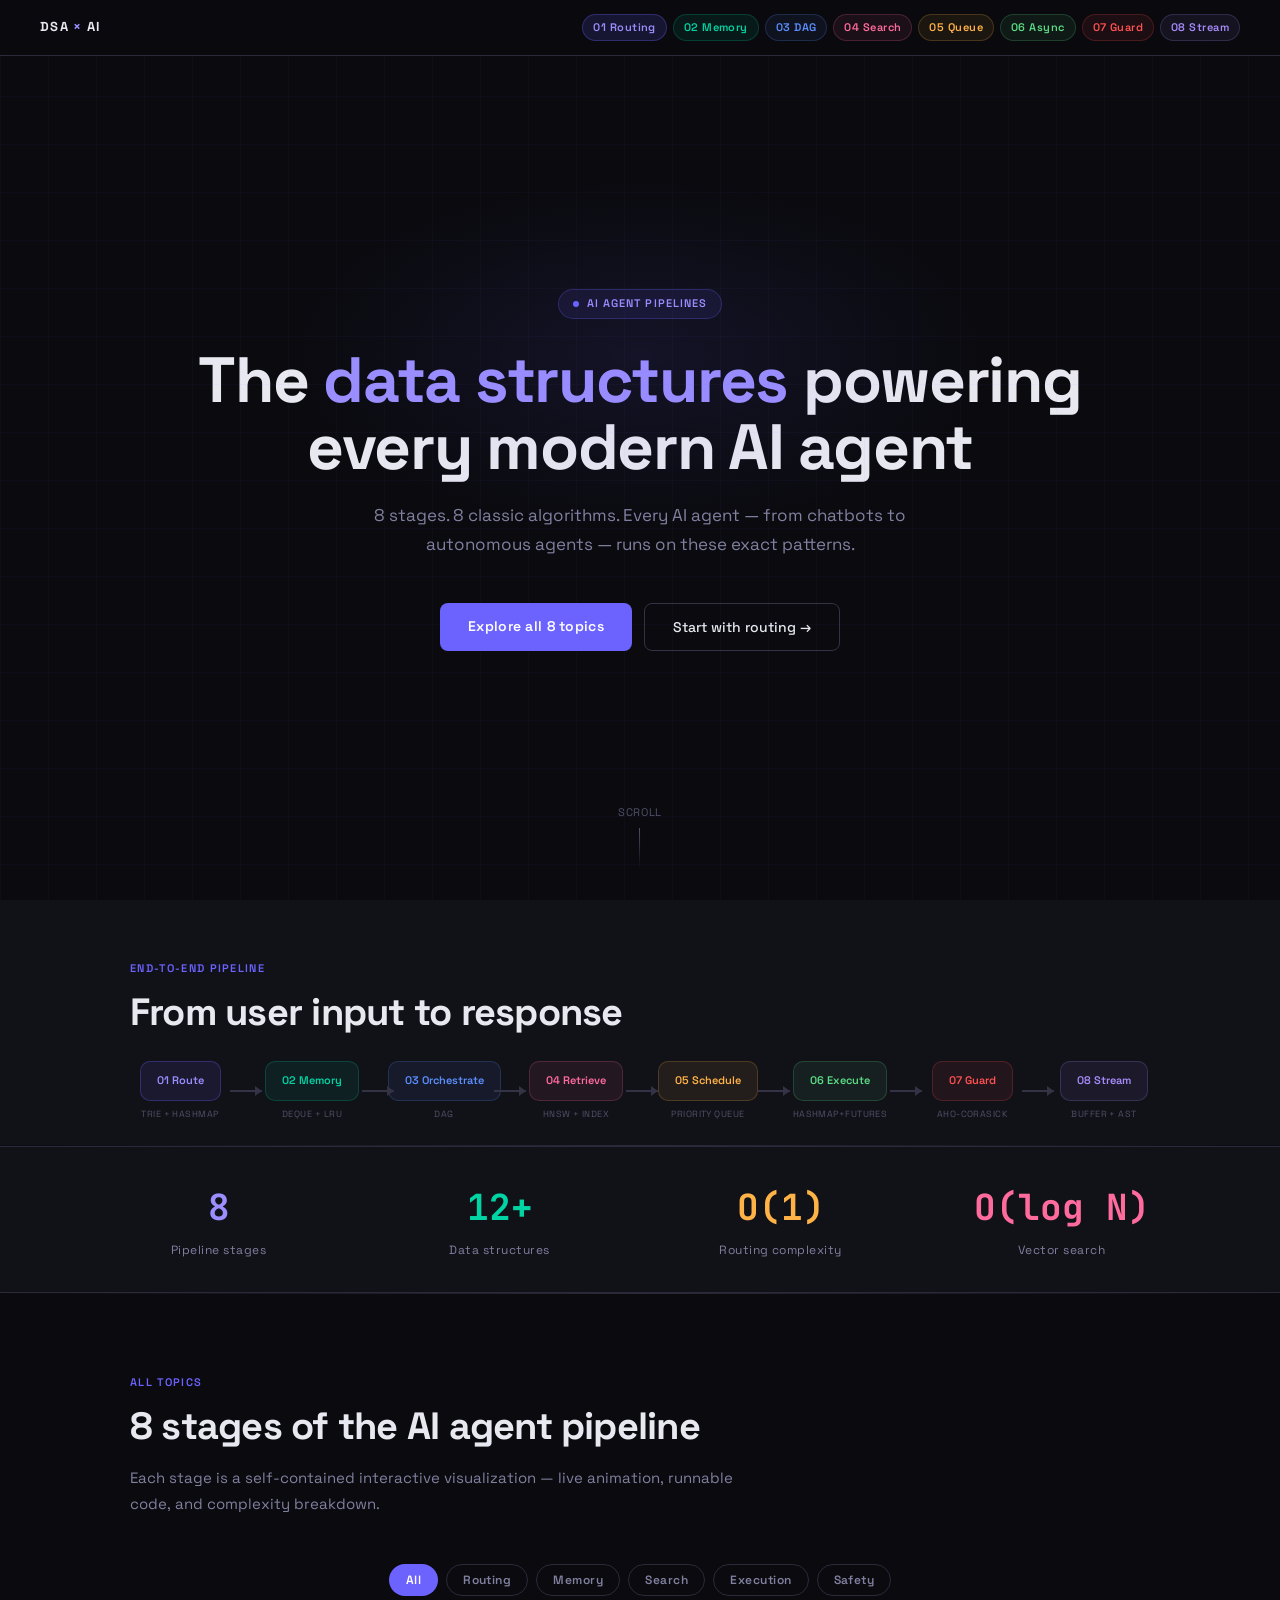
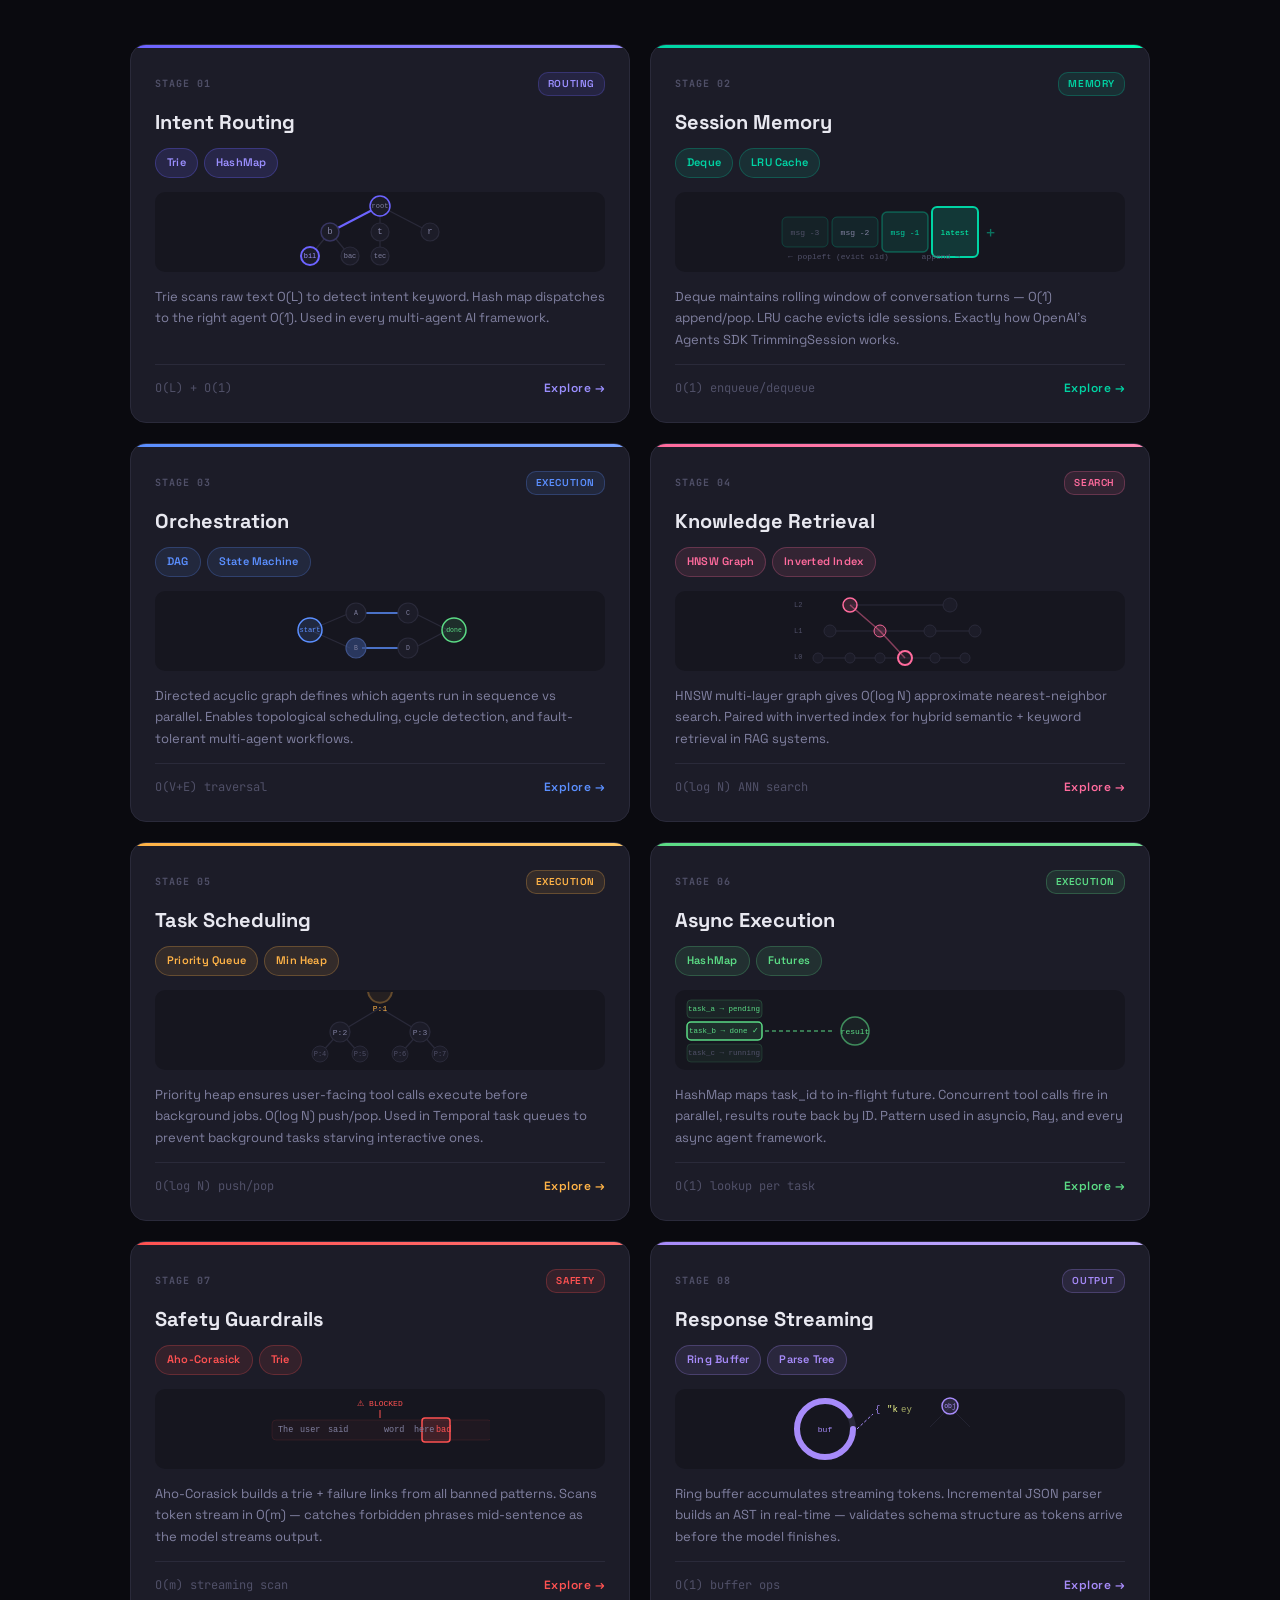
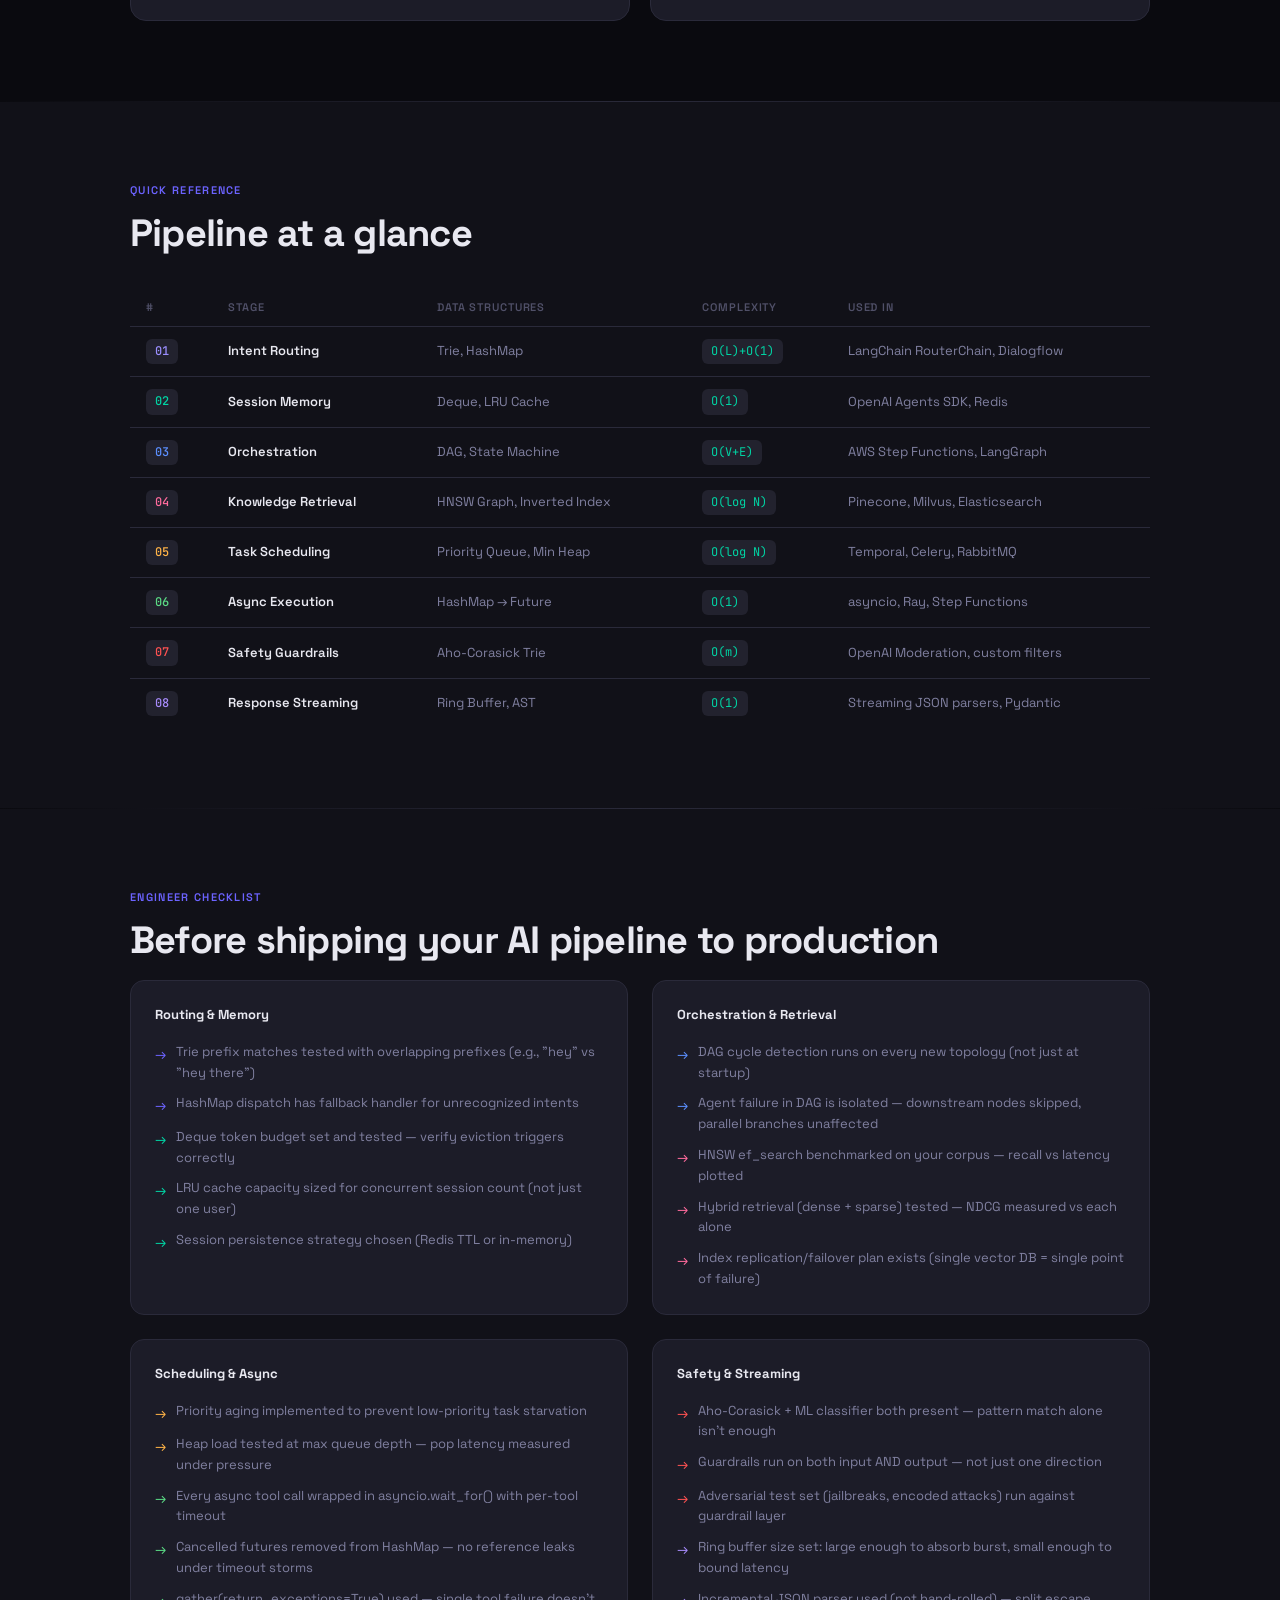
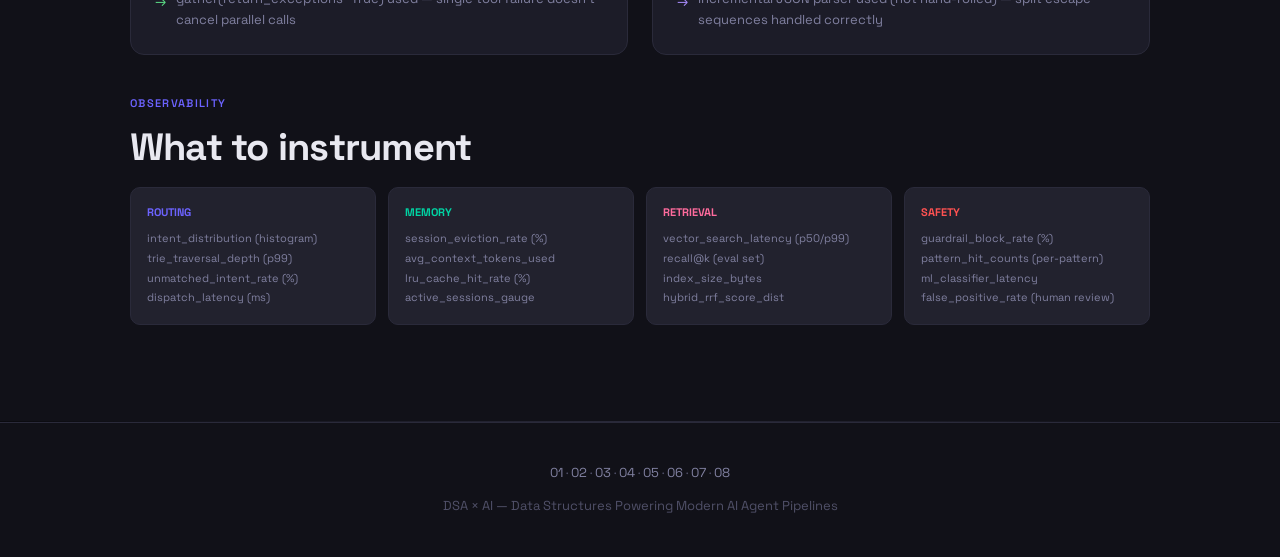
==== commit c05f3a35: "added features" ====
--- a/index.html
+++ b/index.html
@@ -790,6 +790,99 @@
 
 <div class="divider"></div>
 
+<!-- ENGINEER CHECKLIST -->
+<div class="full-bg">
+<div class="full-bg-wrap">
+  <div class="section-label">Engineer checklist</div>
+  <div class="section-title">Before shipping your AI pipeline to production</div>
+  <div style="display:grid;grid-template-columns:1fr 1fr;gap:24px;margin-bottom:40px">
+    <div style="background:var(--surface);border:1px solid var(--border);border-radius:14px;padding:24px">
+      <div style="font-size:13px;font-weight:700;color:var(--text);margin-bottom:16px">Routing &amp; Memory</div>
+      <div style="display:flex;flex-direction:column;gap:10px">
+        <div style="display:flex;align-items:flex-start;gap:10px"><span style="color:#6C63FF;font-size:14px;margin-top:1px;flex-shrink:0">→</span><span style="font-size:13px;color:var(--muted)">Trie prefix matches tested with overlapping prefixes (e.g., "hey" vs "hey there")</span></div>
+        <div style="display:flex;align-items:flex-start;gap:10px"><span style="color:#6C63FF;font-size:14px;margin-top:1px;flex-shrink:0">→</span><span style="font-size:13px;color:var(--muted)">HashMap dispatch has fallback handler for unrecognized intents</span></div>
+        <div style="display:flex;align-items:flex-start;gap:10px"><span style="color:#00D4A4;font-size:14px;margin-top:1px;flex-shrink:0">→</span><span style="font-size:13px;color:var(--muted)">Deque token budget set and tested — verify eviction triggers correctly</span></div>
+        <div style="display:flex;align-items:flex-start;gap:10px"><span style="color:#00D4A4;font-size:14px;margin-top:1px;flex-shrink:0">→</span><span style="font-size:13px;color:var(--muted)">LRU cache capacity sized for concurrent session count (not just one user)</span></div>
+        <div style="display:flex;align-items:flex-start;gap:10px"><span style="color:#00D4A4;font-size:14px;margin-top:1px;flex-shrink:0">→</span><span style="font-size:13px;color:var(--muted)">Session persistence strategy chosen (Redis TTL or in-memory)</span></div>
+      </div>
+    </div>
+    <div style="background:var(--surface);border:1px solid var(--border);border-radius:14px;padding:24px">
+      <div style="font-size:13px;font-weight:700;color:var(--text);margin-bottom:16px">Orchestration &amp; Retrieval</div>
+      <div style="display:flex;flex-direction:column;gap:10px">
+        <div style="display:flex;align-items:flex-start;gap:10px"><span style="color:#5B8FFF;font-size:14px;margin-top:1px;flex-shrink:0">→</span><span style="font-size:13px;color:var(--muted)">DAG cycle detection runs on every new topology (not just at startup)</span></div>
+        <div style="display:flex;align-items:flex-start;gap:10px"><span style="color:#5B8FFF;font-size:14px;margin-top:1px;flex-shrink:0">→</span><span style="font-size:13px;color:var(--muted)">Agent failure in DAG is isolated — downstream nodes skipped, parallel branches unaffected</span></div>
+        <div style="display:flex;align-items:flex-start;gap:10px"><span style="color:#FF6B9D;font-size:14px;margin-top:1px;flex-shrink:0">→</span><span style="font-size:13px;color:var(--muted)">HNSW ef_search benchmarked on your corpus — recall vs latency plotted</span></div>
+        <div style="display:flex;align-items:flex-start;gap:10px"><span style="color:#FF6B9D;font-size:14px;margin-top:1px;flex-shrink:0">→</span><span style="font-size:13px;color:var(--muted)">Hybrid retrieval (dense + sparse) tested — NDCG measured vs each alone</span></div>
+        <div style="display:flex;align-items:flex-start;gap:10px"><span style="color:#FF6B9D;font-size:14px;margin-top:1px;flex-shrink:0">→</span><span style="font-size:13px;color:var(--muted)">Index replication/failover plan exists (single vector DB = single point of failure)</span></div>
+      </div>
+    </div>
+    <div style="background:var(--surface);border:1px solid var(--border);border-radius:14px;padding:24px">
+      <div style="font-size:13px;font-weight:700;color:var(--text);margin-bottom:16px">Scheduling &amp; Async</div>
+      <div style="display:flex;flex-direction:column;gap:10px">
+        <div style="display:flex;align-items:flex-start;gap:10px"><span style="color:#FFB347;font-size:14px;margin-top:1px;flex-shrink:0">→</span><span style="font-size:13px;color:var(--muted)">Priority aging implemented to prevent low-priority task starvation</span></div>
+        <div style="display:flex;align-items:flex-start;gap:10px"><span style="color:#FFB347;font-size:14px;margin-top:1px;flex-shrink:0">→</span><span style="font-size:13px;color:var(--muted)">Heap load tested at max queue depth — pop latency measured under pressure</span></div>
+        <div style="display:flex;align-items:flex-start;gap:10px"><span style="color:#5BDB85;font-size:14px;margin-top:1px;flex-shrink:0">→</span><span style="font-size:13px;color:var(--muted)">Every async tool call wrapped in asyncio.wait_for() with per-tool timeout</span></div>
+        <div style="display:flex;align-items:flex-start;gap:10px"><span style="color:#5BDB85;font-size:14px;margin-top:1px;flex-shrink:0">→</span><span style="font-size:13px;color:var(--muted)">Cancelled futures removed from HashMap — no reference leaks under timeout storms</span></div>
+        <div style="display:flex;align-items:flex-start;gap:10px"><span style="color:#5BDB85;font-size:14px;margin-top:1px;flex-shrink:0">→</span><span style="font-size:13px;color:var(--muted)">gather(return_exceptions=True) used — single tool failure doesn't cancel parallel calls</span></div>
+      </div>
+    </div>
+    <div style="background:var(--surface);border:1px solid var(--border);border-radius:14px;padding:24px">
+      <div style="font-size:13px;font-weight:700;color:var(--text);margin-bottom:16px">Safety &amp; Streaming</div>
+      <div style="display:flex;flex-direction:column;gap:10px">
+        <div style="display:flex;align-items:flex-start;gap:10px"><span style="color:#FF5252;font-size:14px;margin-top:1px;flex-shrink:0">→</span><span style="font-size:13px;color:var(--muted)">Aho-Corasick + ML classifier both present — pattern match alone isn't enough</span></div>
+        <div style="display:flex;align-items:flex-start;gap:10px"><span style="color:#FF5252;font-size:14px;margin-top:1px;flex-shrink:0">→</span><span style="font-size:13px;color:var(--muted)">Guardrails run on both input AND output — not just one direction</span></div>
+        <div style="display:flex;align-items:flex-start;gap:10px"><span style="color:#FF5252;font-size:14px;margin-top:1px;flex-shrink:0">→</span><span style="font-size:13px;color:var(--muted)">Adversarial test set (jailbreaks, encoded attacks) run against guardrail layer</span></div>
+        <div style="display:flex;align-items:flex-start;gap:10px"><span style="color:#A78BFA;font-size:14px;margin-top:1px;flex-shrink:0">→</span><span style="font-size:13px;color:var(--muted)">Ring buffer size set: large enough to absorb burst, small enough to bound latency</span></div>
+        <div style="display:flex;align-items:flex-start;gap:10px"><span style="color:#A78BFA;font-size:14px;margin-top:1px;flex-shrink:0">→</span><span style="font-size:13px;color:var(--muted)">Incremental JSON parser used (not hand-rolled) — split escape sequences handled correctly</span></div>
+      </div>
+    </div>
+  </div>
+
+  <div class="section-label">Observability</div>
+  <div class="section-title">What to instrument</div>
+  <div style="display:grid;grid-template-columns:repeat(4,1fr);gap:12px;margin-bottom:16px">
+    <div style="background:var(--surface2);border:1px solid var(--border);border-radius:10px;padding:16px">
+      <div style="font-size:11px;font-weight:700;color:#6C63FF;margin-bottom:8px">ROUTING</div>
+      <div style="font-size:11px;color:var(--muted);line-height:1.8">
+        intent_distribution (histogram)<br/>
+        trie_traversal_depth (p99)<br/>
+        unmatched_intent_rate (%)<br/>
+        dispatch_latency (ms)
+      </div>
+    </div>
+    <div style="background:var(--surface2);border:1px solid var(--border);border-radius:10px;padding:16px">
+      <div style="font-size:11px;font-weight:700;color:#00D4A4;margin-bottom:8px">MEMORY</div>
+      <div style="font-size:11px;color:var(--muted);line-height:1.8">
+        session_eviction_rate (%)<br/>
+        avg_context_tokens_used<br/>
+        lru_cache_hit_rate (%)<br/>
+        active_sessions_gauge
+      </div>
+    </div>
+    <div style="background:var(--surface2);border:1px solid var(--border);border-radius:10px;padding:16px">
+      <div style="font-size:11px;font-weight:700;color:#FF6B9D;margin-bottom:8px">RETRIEVAL</div>
+      <div style="font-size:11px;color:var(--muted);line-height:1.8">
+        vector_search_latency (p50/p99)<br/>
+        recall@k (eval set)<br/>
+        index_size_bytes<br/>
+        hybrid_rrf_score_dist
+      </div>
+    </div>
+    <div style="background:var(--surface2);border:1px solid var(--border);border-radius:10px;padding:16px">
+      <div style="font-size:11px;font-weight:700;color:#FF5252;margin-bottom:8px">SAFETY</div>
+      <div style="font-size:11px;color:var(--muted);line-height:1.8">
+        guardrail_block_rate (%)<br/>
+        pattern_hit_counts (per-pattern)<br/>
+        ml_classifier_latency<br/>
+        false_positive_rate (human review)
+      </div>
+    </div>
+  </div>
+</div>
+</div>
+
+<div class="divider"></div>
+
 <footer>
   <div style="margin-bottom:12px">
     <a href="./intent-routing/">01</a> ·
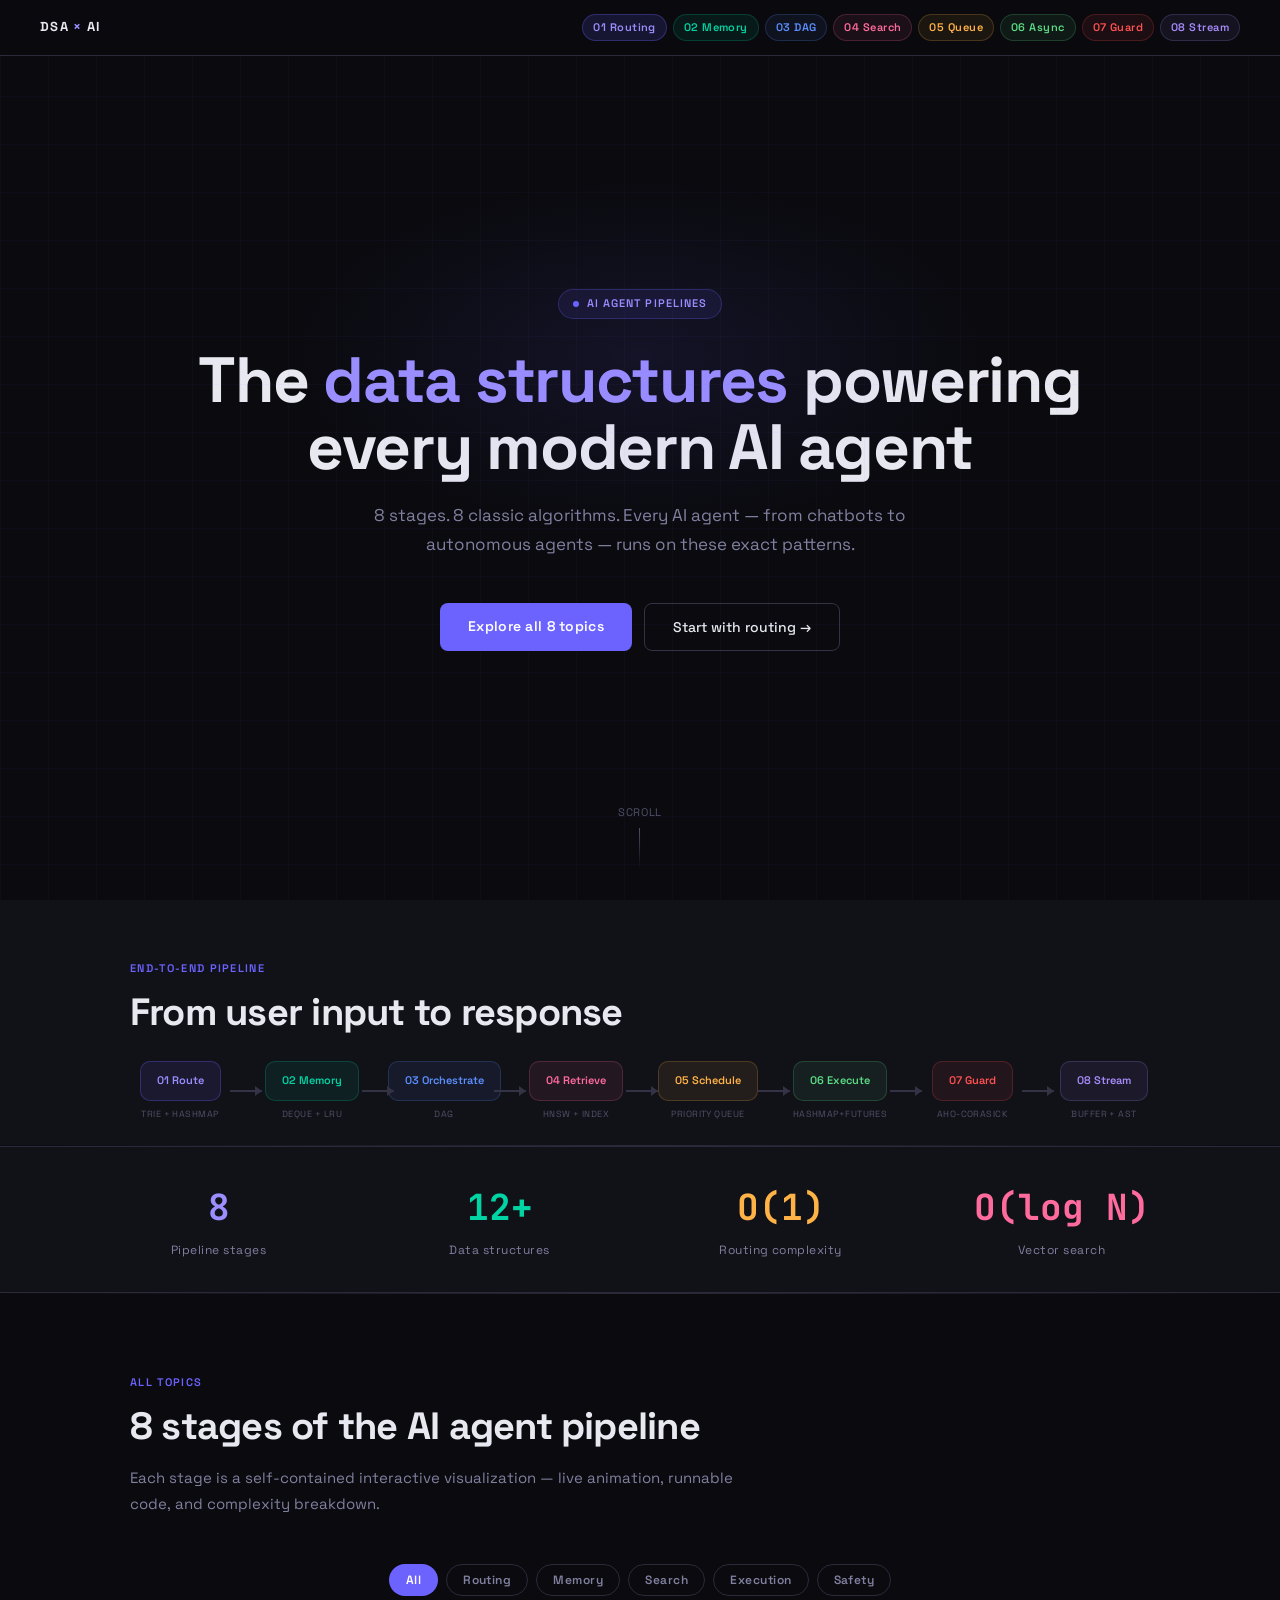
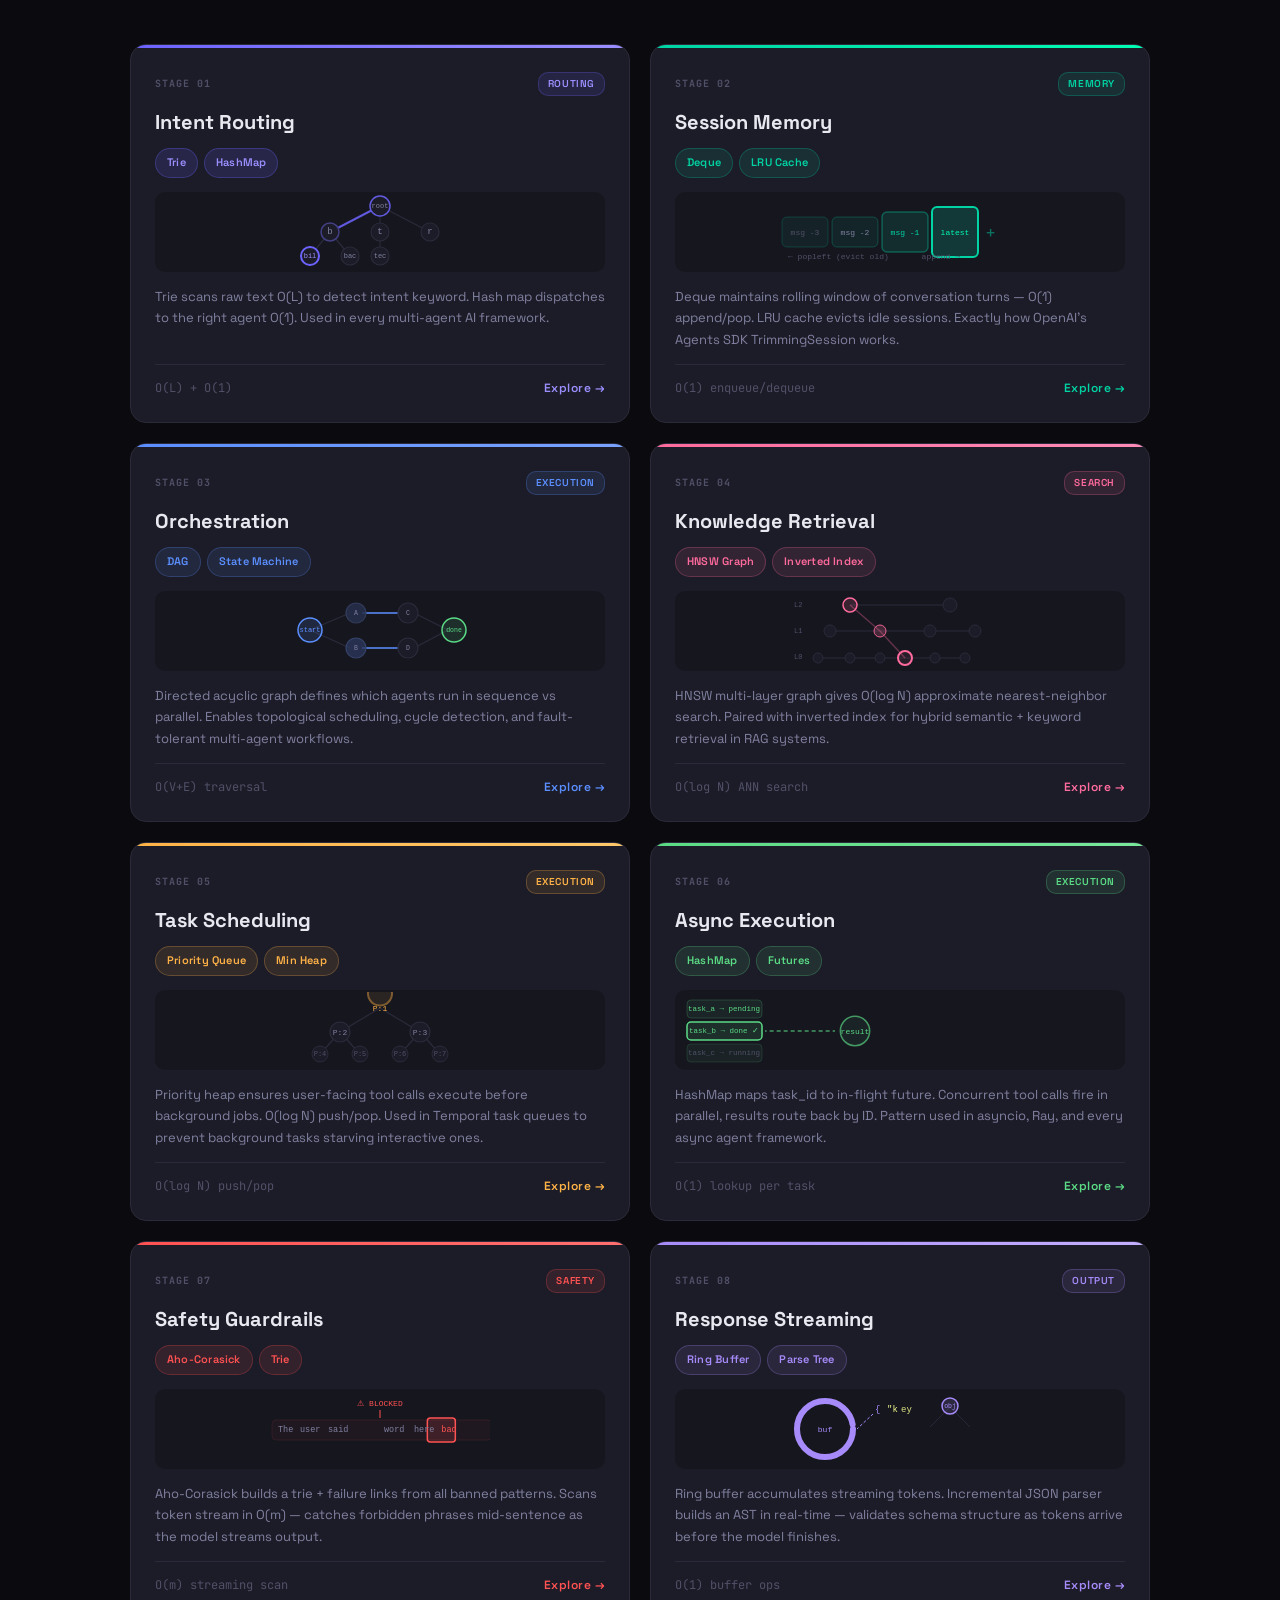
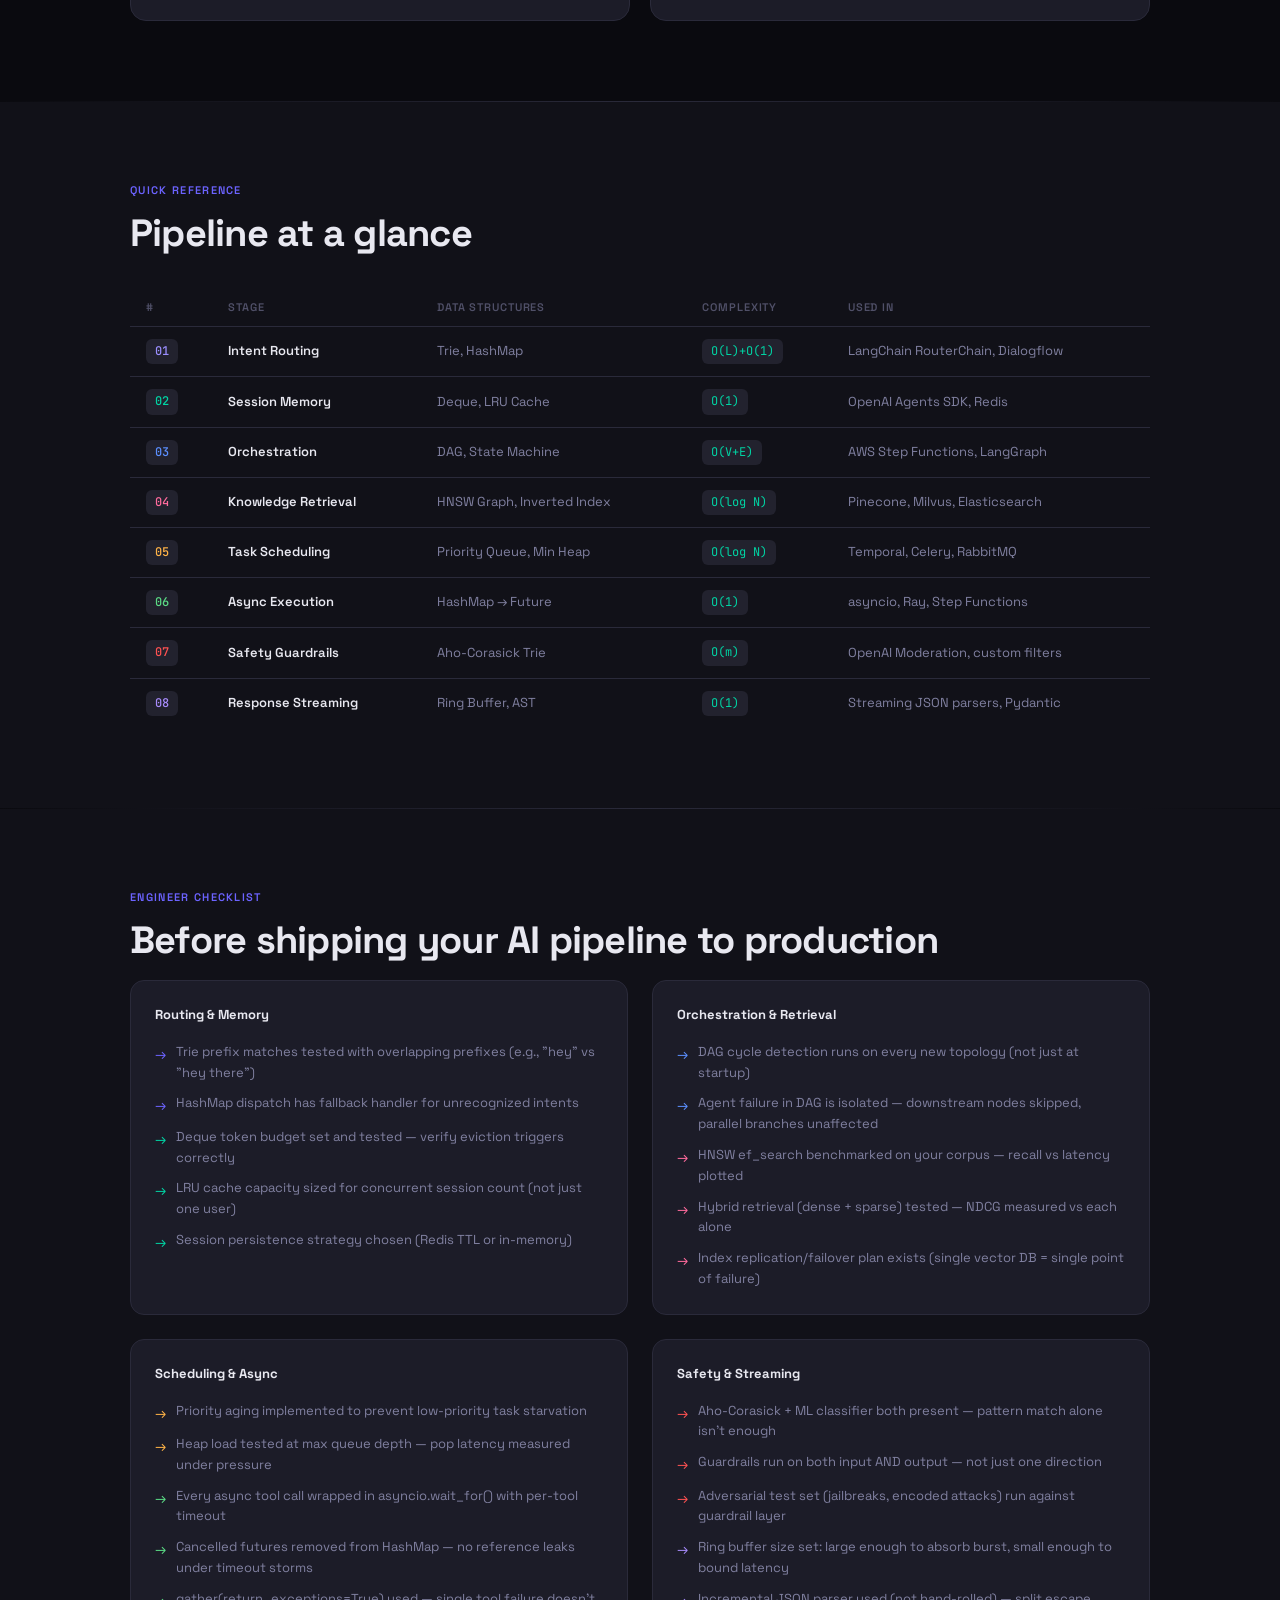
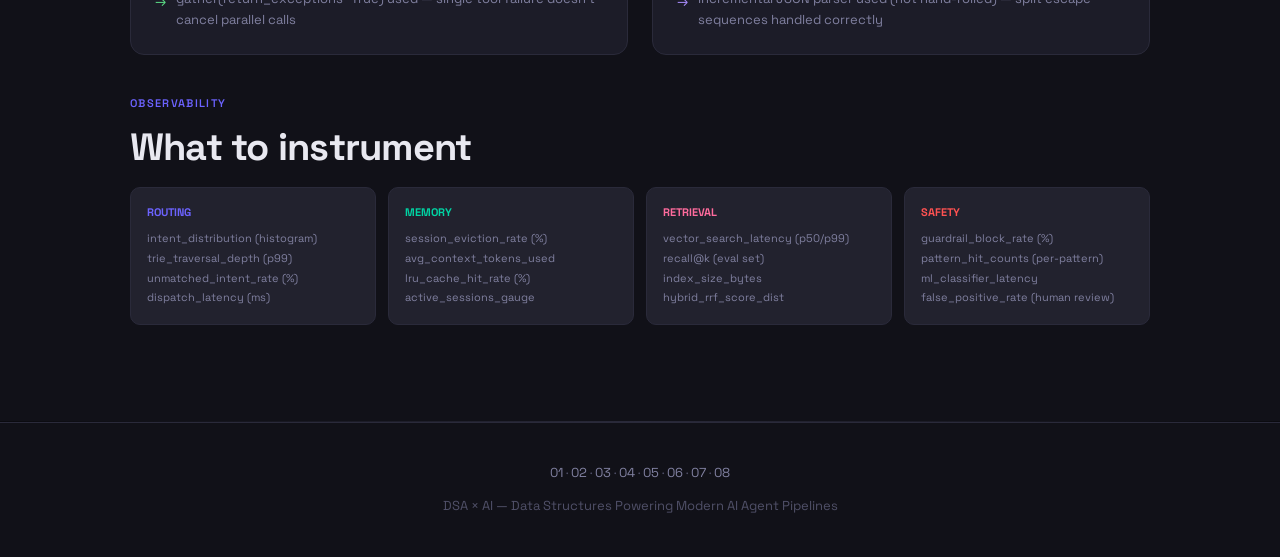
==== commit 333b3002: "og meta tags" ====
--- a/index.html
+++ b/index.html
@@ -4,6 +4,17 @@
 <meta charset="UTF-8"/>
 <meta name="viewport" content="width=device-width, initial-scale=1.0"/>
 <title>DSA × AI — Data Structures Powering Modern AI Agents</title>
+<meta name="description" content="8 stages. 8 classic algorithms. Every AI agent — from chatbots to autonomous agents — runs on these exact data structures. Interactive visualizations."/>
+<meta property="og:type" content="website"/>
+<meta property="og:title" content="DSA × AI — Data Structures Powering Modern AI Agents"/>
+<meta property="og:description" content="8 stages. 8 classic algorithms. Every AI agent runs on these exact patterns. Interactive visualizations of the data structures behind modern AI pipelines."/>
+<meta property="og:image" content="https://pub-791252e542b34b9b85d72f368c5c362f.r2.dev/Screenshot%202026-06-13%20at%2011.57.16%E2%80%AFPM.png"/>
+<meta property="og:image:width" content="1200"/>
+<meta property="og:image:height" content="630"/>
+<meta name="twitter:card" content="summary_large_image"/>
+<meta name="twitter:title" content="DSA × AI — Data Structures Powering Modern AI Agents"/>
+<meta name="twitter:description" content="8 stages. 8 classic algorithms. Every AI agent runs on these exact patterns. Interactive visualizations."/>
+<meta name="twitter:image" content="https://pub-791252e542b34b9b85d72f368c5c362f.r2.dev/Screenshot%202026-06-13%20at%2011.57.16%E2%80%AFPM.png"/>
 <link href="https://fonts.googleapis.com/css2?family=Space+Grotesk:wght@300;400;500;600;700&family=JetBrains+Mono:wght@300;400;500&display=swap" rel="stylesheet"/>
 <link rel="stylesheet" href="./shared.css"/>
 <style>
